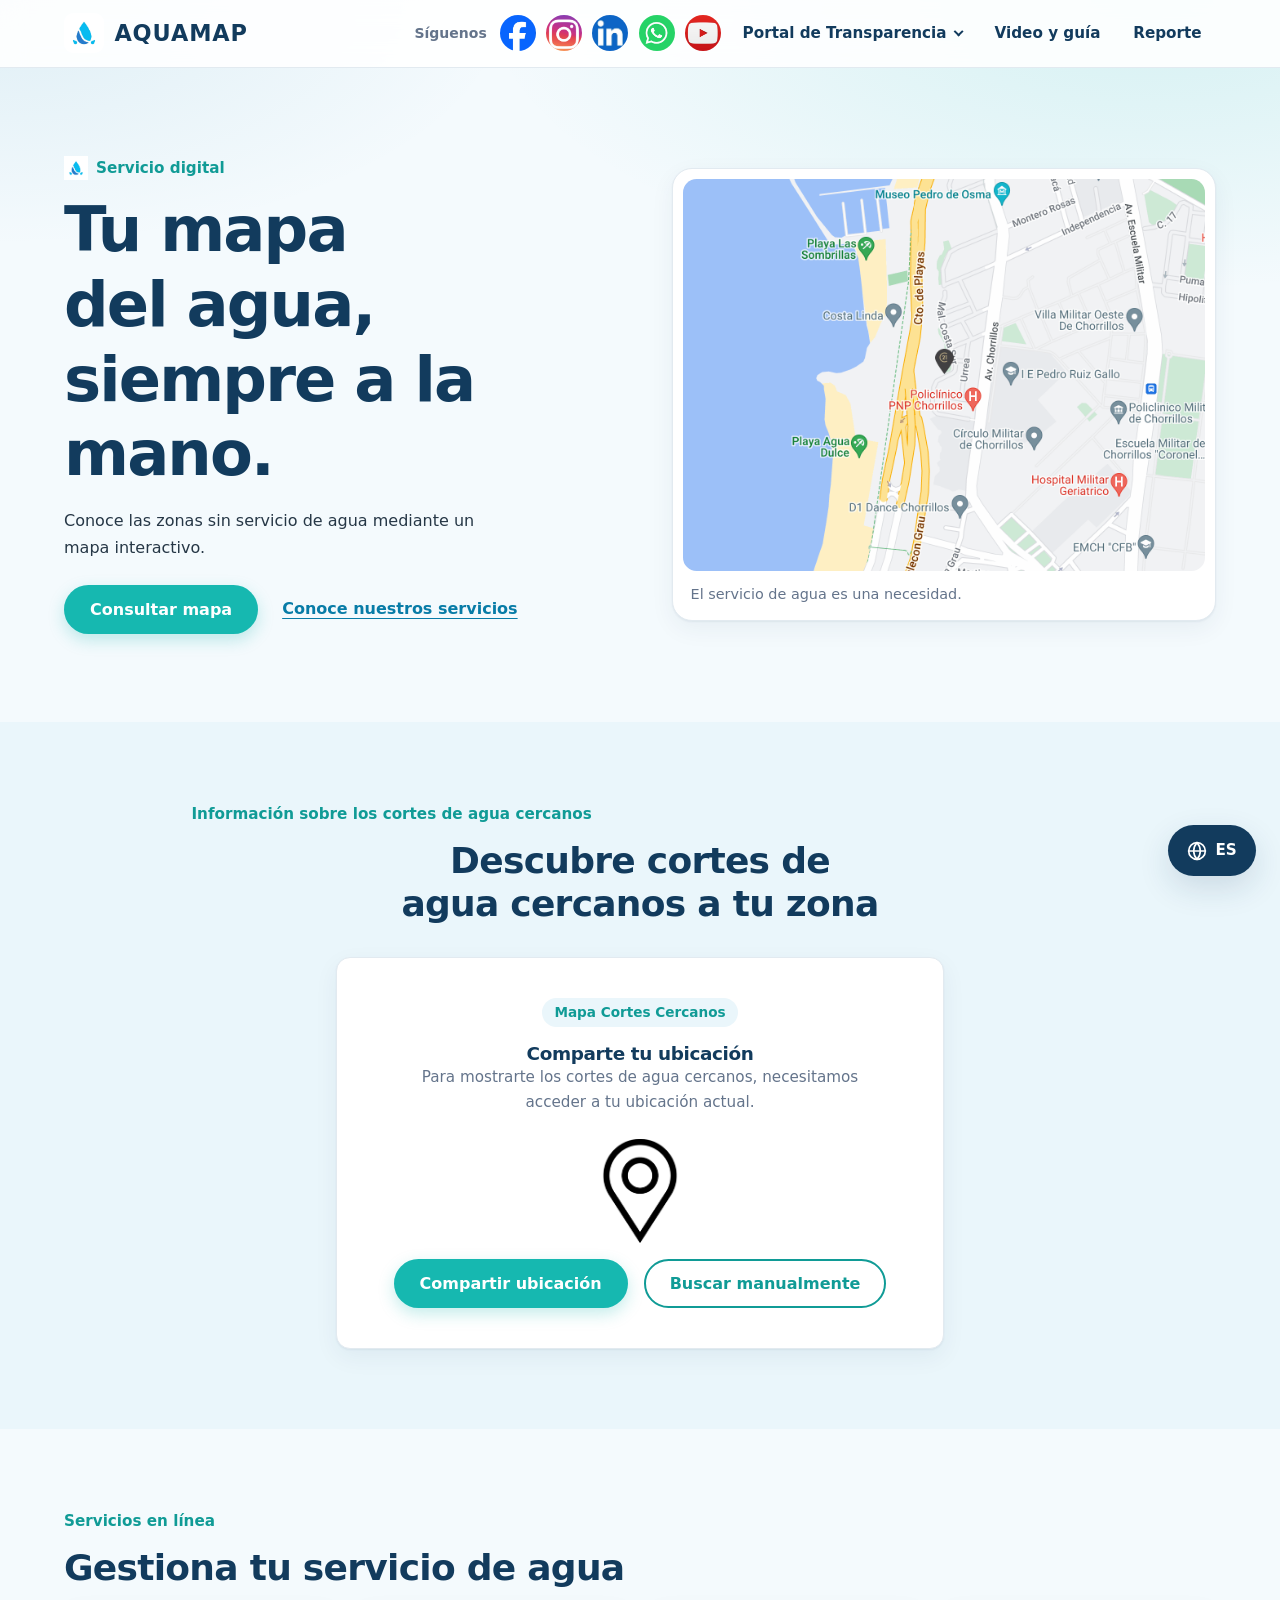
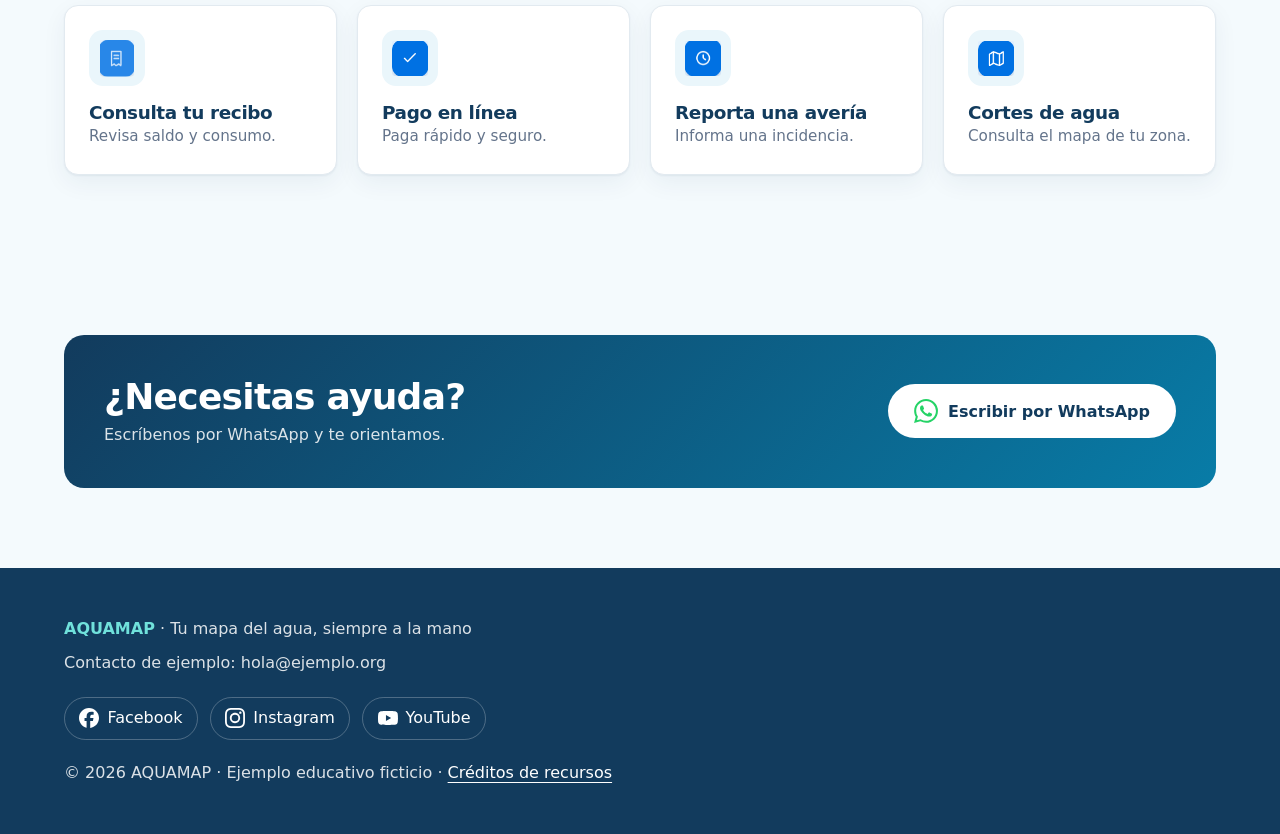
==== index.html @ 6d33440e "Add files via upload" ====
<!DOCTYPE html>
<html lang="es">
<head>
  <meta charset="UTF-8">
  <meta name="viewport" content="width=device-width, initial-scale=1.0">
  <meta name="description" content="AQUAMAP: consulta en un mapa interactivo las zonas sin servicio de agua cerca de ti.">
  <title>Inicio | AQUAMAP</title>
  <link rel="stylesheet" href="css/estilos.css">
  <link rel="stylesheet" href="css/lenguaje.css">
  <link rel="icon" type="image/svg+xml" href="iconos/file.svg">
</head>
<body>

<a class="saltar" href="#contenido">Saltar al contenido</a>

<header class="cabecera">
  <div class="contenedor barra">
    <a class="marca" href="index.html"><img src="iconos/Logo.jpg" alt="" width="42" height="42">AQUAMAP</a>

    <nav aria-label="Navegación principal">
      <ul class="menu">
        <li><p data-i18n="nav_follow">Síguenos</p></li>
        <li><a href="https://www.facebook.com/" target="_blank" rel="noopener noreferrer" aria-label="Facebook"><img src="iconos/facebook.jpg" alt="" width="35" height="35"></a></li>
        <li><a href="https://www.instagram.com/" target="_blank" rel="noopener noreferrer" aria-label="Instagram"><img src="iconos/instagram.jpg" alt="" width="35" height="35"></a></li>
        <li><a href="https://pe.linkedin.com/" target="_blank" rel="noopener noreferrer" aria-label="LinkedIn"><img src="iconos/linkedin.jpg" alt="" width="35" height="35"></a></li>
        <li><a href="https://www.whatsapp.com/" target="_blank" rel="noopener noreferrer" aria-label="WhatsApp"><img src="iconos/whatsapp.jpg" alt="" width="35" height="35"></a></li>
        <li><a href="https://www.youtube.com/" target="_blank" rel="noopener noreferrer" aria-label="YouTube"><img src="iconos/youtube.jpg" alt="" width="35" height="35"></a></li>

        <li>
          <details class="desplegable">
            <summary data-i18n="nav_portal">Portal de Transparencia</summary>
            <ul class="submenu">
              <li><a href="index.html#servicios" data-i18n="nav_servicios">Servicios</a></li>
              <li><a href="index.html#orientador" data-i18n="nav_ver_mapa">Ver Mapa</a></li>
              <li><a href="index.html#contacto" data-i18n="nav_ver_wa">Ver WhatsApp</a></li>
            </ul>
          </details>
        </li>

        <li><a href="recursos.html" data-i18n="nav_video">Video y guía</a></li>
        <li><a href="Reporte.html">Reporte</a></li>
      </ul>
    </nav>
  </div>
</header>

<main id="contenido">

  <!-- Inicio -->
  <section id="inicio" class="hero contenedor dos-columnas" aria-labelledby="titulo">
    <div>
      <p class="etiqueta"><img src="imagenes/Logo.jpg" alt="" width="25" height="25"><span data-i18n="hero_tag">Servicio digital</span></p>
      <h1 id="titulo" data-i18n="hero_title">Tu mapa del agua,<br>siempre a la mano.</h1>
      <p data-i18n="hero_desc">Conoce las zonas sin servicio de agua mediante un mapa interactivo.</p>
      <div class="acciones">
        <a class="boton" href="#orientador" data-i18n="btn_mapa">Consultar mapa</a>
        <a class="enlace" href="recursos.html" data-i18n="btn_servicios">Conoce nuestros servicios</a>
      </div>
    </div>
    <figure class="postal">
      <img class="foto" src="imagenes/mapa.jpg" alt="Mapa de las zonas sin servicio de agua" width="1000" height="700">
      <figcaption data-i18n="hero_fig">El servicio de agua es una necesidad.</figcaption>
    </figure>
  </section>

  <!-- Cortes cercanos -->
  <section id="orientador" class="seccion fondo" aria-labelledby="titulo-cortes">
    <div class="contenedor ubicacion">
      <p class="etiqueta" data-i18n="cortes_tag">Información sobre los cortes de agua cercanos</p>
      <h2 id="titulo-cortes" data-i18n="cortes_title">Descubre cortes de agua cercanos a tu zona</h2>

      <article class="tarjeta tarjeta-ubicacion">
        <span class="numero" data-i18n="cortes_badge"> Mapa Cortes Cercanos </span>
        <h3 data-i18n="ubicacion_title">Comparte tu ubicación</h3>
        <p data-i18n="ubicacion_desc">Para mostrarte los cortes de agua cercanos, necesitamos acceder a tu ubicación actual.</p>
        <img id="ubicacion-logo" src="imagenes/LogoUbicacion.png" alt="">
        <div class="botones-ubicacion">
          <button class="boton" type="button" data-i18n="btn_ubicacion">Compartir ubicación</button>
          <a class="boton boton--contorno" href="mapa.html" data-i18n="btn_manual">Buscar manualmente</a>
        </div>
      </article>
    </div>
  </section>

  <!-- Servicios -->
  <section id="servicios" class="seccion contenedor" aria-labelledby="titulo-servicios">
    <p class="etiqueta" data-i18n="serv_tag">Servicios en línea</p>
    <h2 id="titulo-servicios" data-i18n="serv_title">Gestiona tu servicio de agua</h2>

    <div class="tarjetas">
      <article class="tarjeta">
        <img class="icono" src="iconos/cosulta_tu_recibo.png" alt="" width="64" height="64">
        <h3 data-i18n="card_1_title">Consulta tu recibo</h3>
        <p data-i18n="card_1_desc">Revisa saldo y consumo.</p>
      </article>
      <article class="tarjeta">
        <img class="icono" src="iconos/pago_en_linea.png" alt="" width="64" height="64">
        <h3 data-i18n="card_2_title">Pago en línea</h3>
        <p data-i18n="card_2_desc">Paga rápido y seguro.</p>
      </article>
      <article class="tarjeta">
        <img class="icono" src="iconos/reporta_tu_averia.png" alt="" width="64" height="64">
        <h3 data-i18n="card_3_title">Reporta una avería</h3>
        <p data-i18n="card_3_desc">Informa una incidencia.</p>
      </article>
      <article class="tarjeta">
        <img class="icono" src="iconos/cortes_de_agua.png" alt="" width="64" height="64">
        <h3 data-i18n="card_4_title">Cortes de agua</h3>
        <p data-i18n="card_4_desc">Consulta el mapa de tu zona.</p>
      </article>
    </div>
  </section>

  <section id="contacto" class="seccion contenedor" aria-labelledby="titulo-contacto">
    <div class="banda">
      <div>
        <h2 id="titulo-contacto" data-i18n="contacto_title">¿Necesitas ayuda?</h2>
        <p data-i18n="contacto_desc">Escríbenos por WhatsApp y te orientamos.</p>
      </div>
      <a class="boton boton--whatsapp" href="https://www.whatsapp.com/" target="_blank" rel="noopener noreferrer">
        <svg class="icono-wa" viewBox="0 0 24 24" aria-hidden="true" focusable="false"><path fill="currentColor" d="M17.472 14.382c-.297-.149-1.758-.867-2.03-.967-.273-.099-.471-.148-.67.15-.197.297-.767.966-.94 1.164-.173.199-.347.223-.644.075-.297-.15-1.255-.463-2.39-1.475-.883-.788-1.48-1.761-1.653-2.059-.173-.297-.018-.458.13-.606.134-.133.298-.347.446-.52.149-.174.198-.298.298-.497.099-.198.05-.371-.025-.52-.075-.149-.669-1.612-.916-2.207-.242-.579-.487-.5-.669-.51-.173-.008-.371-.01-.57-.01-.198 0-.52.074-.792.372-.272.297-1.04 1.016-1.04 2.479 0 1.462 1.065 2.875 1.213 3.074.149.198 2.096 3.2 5.077 4.487.709.306 1.262.489 1.694.625.712.227 1.36.195 1.871.118.571-.085 1.758-.719 2.006-1.413.248-.694.248-1.289.173-1.413-.074-.124-.272-.198-.57-.347m-5.421 7.403h-.004a9.87 9.87 0 01-5.031-1.378l-.361-.214-3.741.982.998-3.648-.235-.374a9.86 9.86 0 01-1.51-5.26c.001-5.45 4.436-9.884 9.888-9.884 2.64 0 5.122 1.03 6.988 2.898a9.825 9.825 0 012.893 6.994c-.003 5.45-4.437 9.884-9.885 9.884m8.413-18.297A11.815 11.815 0 0012.05 0C5.495 0 .16 5.335.157 11.892c0 2.096.547 4.142 1.588 5.945L.057 24l6.305-1.654a11.882 11.882 0 005.683 1.448h.005c6.554 0 11.89-5.335 11.893-11.893a11.821 11.821 0 00-3.48-8.413z"/></svg>
        <span data-i18n="btn_contacto">Escribir por WhatsApp</span>
      </a>
    </div>
  </section>

</main>

<footer class="pie">
  <div class="contenedor">
    <p><strong data-i18n="footer_title">AQUAMAP</strong> · <span data-i18n="footer_desc">Tu mapa del agua, siempre a la mano</span></p>
    <p data-i18n="footer_contact">Contacto de ejemplo: hola@ejemplo.org</p>
    <nav class="redes" aria-label="Redes sociales de referencia">
      <a href="https://www.facebook.com/" target="_blank" rel="noopener noreferrer"><img src="iconos/facebook.svg" alt="" width="24" height="24">Facebook</a>
      <a href="https://www.instagram.com/" target="_blank" rel="noopener noreferrer"><img src="iconos/instagram.svg" alt="" width="24" height="24">Instagram</a>
      <a href="https://www.youtube.com/" target="_blank" rel="noopener noreferrer"><img src="iconos/youtube.svg" alt="" width="24" height="24">YouTube</a>
    </nav>
    <p><span data-i18n="footer_copy">© 2026 AQUAMAP · Ejemplo educativo ficticio · </span><a href="FUENTES.txt" data-i18n="footer_credits">Créditos de recursos</a></p>
  </div>
</footer>

<!-- CONTENEDOR FLOTANTE DEL IDIOMA -->
<div class="flotante-idiomas">
  <details class="desplegable" id="menu-idiomas">
    <summary>
      <svg width="20" height="20" viewBox="0 0 24 24" fill="none" stroke="currentColor" stroke-width="2" stroke-linecap="round" stroke-linejoin="round">
        <circle cx="12" cy="12" r="10"></circle>
        <path d="M12 2a15.3 15.3 0 0 1 4 10 15.3 15.3 0 0 1-4 10 15.3 15.3 0 0 1-4-10 15.3 15.3 0 0 1 4-10z"></path>
        <path d="M2 12h20"></path>
      </svg>
      <span id="texto-idioma-actual">ES</span>
    </summary>
    <ul class="submenu">
      <li><a onclick="cambiarIdioma('es', 'ES')">Español</a></li>
      <li><a onclick="cambiarIdioma('qu', 'QUE')">Quechua</a></li>
      <li><a onclick="cambiarIdioma('ay', 'AYM')">Aymara</a></li>
    </ul>
  </details>
</div>

<!-- Lógica de idiomas importada desde el archivo externo -->
<script src="jslenguajes.js"></script>

</body>
</html>
---- css/estilos.css ----
/* =========================================================
   AQUAMAP · estilos.css
   1 Variables · 2 Base · 3 Layout · 4 Cabecera · 5 Componentes
   6 Secciones del inicio · 7 Otras páginas · 8 Pie
   9 Accesibilidad · 10 Responsive
========================================================= */

/* ---------- 1. VARIABLES ---------- */
:root {
  color-scheme: light;

  /* Paleta original: azul celeste y turquesa */
  --azul-oscuro: #123B5D;
  --azul: #087CA7;
  --azul-claro: #EAF6FB;
  --turquesa: #16B8B0;
  --turquesa-hover: #109B96;
  --blanco: #FFFFFF;
  --gris: #64748B;
  --borde: #E2EAF0;
  --texto: #263746;
  --fondo: #F4FAFD;

  --radio: 0.875rem;
  --radio-lg: 1.25rem;
  --sombra: 0 1px 2px rgb(18 59 93 / 0.06), 0 8px 24px rgb(18 59 93 / 0.06);
  --sombra-hover: 0 12px 32px rgb(18 59 93 / 0.14);
  --transicion: 0.2s ease;
  --ancho: 72rem;
}

/* ---------- 2. BASE ---------- */
*,
*::before,
*::after { box-sizing: border-box; }

:where(body, h1, h2, h3, h4, p, figure, blockquote, ul, ol, fieldset, legend) { margin: 0; }
:where(ul, ol, fieldset) { padding: 0; }
:where(fieldset) { border: 0; min-width: 0; }

html {
  scroll-behavior: smooth;
  -webkit-text-size-adjust: 100%;
}

body {
  min-height: 100dvh;
  font-family: system-ui, -apple-system, "Segoe UI", Roboto, Arial, sans-serif;
  line-height: 1.65;
  color: var(--texto);
  background:
    radial-gradient(60rem 26rem at 90% 0, rgb(22 184 176 / 0.14), transparent 70%),
    radial-gradient(46rem 22rem at 0 0, rgb(8 124 167 / 0.09), transparent 70%),
    var(--fondo);
  background-repeat: no-repeat;
  -webkit-font-smoothing: antialiased;
}

h1, h2, h3, h4 {
  color: var(--azul-oscuro);
  line-height: 1.2;
  letter-spacing: -0.02em;
  text-wrap: balance;
}

h1 { font-size: clamp(2.1rem, 1.3rem + 3.2vw, 3.5rem); font-weight: 800; margin-bottom: 1rem; }
h2 { font-size: clamp(1.6rem, 1.2rem + 1.6vw, 2.25rem); font-weight: 750; margin-bottom: 1rem; }
h3 { font-size: 1.15rem; font-weight: 700; }

p { margin-bottom: 1rem; max-width: 62ch; text-wrap: pretty; }
p:last-child { margin-bottom: 0; }

a { color: var(--azul); text-underline-offset: 0.25em; }

img { display: block; max-width: 100%; height: auto; }

button, input, select, textarea { font: inherit; }

::selection { background: rgb(22 184 176 / 0.25); }

section[id] { scroll-margin-top: 5rem; }

/* ---------- 3. LAYOUT ---------- */
.contenedor {
  width: min(100% - 2rem, var(--ancho));
  margin-inline: auto;
}

.seccion { padding-block: clamp(3rem, 7vw, 5rem); }
.fondo { background: var(--azul-claro); }

/* Dos columnas que se apilan solas cuando no caben (sin media query) */
.dos-columnas {
  display: grid;
  grid-template-columns: repeat(auto-fit, minmax(min(100%, 20rem), 1fr));
  gap: clamp(1.75rem, 5vw, 4rem);
  align-items: center;
}

.hero { padding-block: clamp(2.5rem, 7vw, 5.5rem); }
.hero h1 { font-size: clamp(2.3rem, 1.1rem + 4.4vw, 3.9rem); letter-spacing: -0.03em; }

.foto {
  width: 100%;
  aspect-ratio: 4 / 3;
  object-fit: cover;
  border-radius: var(--radio-lg);
  box-shadow: var(--sombra);
}

figure { margin: 0; }
figcaption { padding-top: 0.6rem; color: var(--gris); font-size: 0.9rem; }

.postal {
  padding: 0.6rem;
  background: var(--blanco);
  border: 1px solid var(--borde);
  border-radius: var(--radio-lg);
  box-shadow: var(--sombra);
}
.postal .foto { border-radius: calc(var(--radio-lg) - 0.4rem); box-shadow: none; }
.postal figcaption { padding: 0.75rem 0.5rem 0.25rem; }

/* ---------- 4. CABECERA Y NAVEGACIÓN ---------- */
.cabecera {
  position: sticky;
  top: 0;
  z-index: 100;
  background: rgb(255 255 255 / 0.88);
  -webkit-backdrop-filter: blur(12px);
  backdrop-filter: blur(12px);
  border-bottom: 1px solid var(--borde);
}

.barra {
  display: flex;
  flex-wrap: wrap;
  align-items: center;
  justify-content: space-between;
  gap: 0.5rem 1.5rem;
  padding-block: 0.75rem;
}

.marca {
  display: inline-flex;
  align-items: center;
  gap: 0.65rem;
  color: var(--azul-oscuro);
  font-size: 1.4rem;
  font-weight: 800;
  letter-spacing: 0.04em;
  text-decoration: none;
}
.marca img { width: 2.5rem; height: 2.5rem; object-fit: contain; border-radius: 0.6rem; }

.menu {
  display: flex;
  flex-wrap: wrap;
  align-items: center;
  gap: 0.25rem;
  list-style: none;
}

.menu li > p { margin: 0 0.35rem 0 0; font-size: 0.875rem; font-weight: 600; color: var(--gris); }

.menu a,
.menu summary {
  display: flex;
  align-items: center;
  gap: 0.5rem;
  padding: 0.55rem 0.9rem;
  color: var(--azul-oscuro);
  font-size: 0.95rem;
  font-weight: 600;
  text-decoration: none;
  border-radius: 999px;
  cursor: pointer;
  transition: background var(--transicion), color var(--transicion);
}
.menu a:hover,
.menu summary:hover,
.desplegable[open] > summary { background: var(--azul-claro); color: var(--azul); }

/* Iconos de redes: circulares, sin relleno extra */
.menu a:has(> img) { padding: 0.2rem; }
.menu a:has(> img) img { width: 2.25rem; height: 2.25rem; object-fit: cover; border-radius: 50%; }

/* Submenú con <details>: funciona sin JavaScript */
.desplegable { position: relative; }
.menu summary { list-style: none; user-select: none; }
.menu summary::-webkit-details-marker { display: none; }
.menu summary::after {
  content: "";
  width: 0.45rem;
  height: 0.45rem;
  border-right: 2px solid currentColor;
  border-bottom: 2px solid currentColor;
  transform: translateY(-0.12rem) rotate(45deg);
  transition: transform var(--transicion);
}
.desplegable[open] > summary::after { transform: translateY(0.1rem) rotate(-135deg); }

.submenu {
  display: none;
  position: absolute;
  top: calc(100% + 0.5rem);
  right: 0;
  z-index: 110;
  min-width: 14rem;
  padding: 0.4rem;
  list-style: none;
  background: var(--blanco);
  border: 1px solid var(--borde);
  border-radius: var(--radio);
  box-shadow: var(--sombra-hover);
}
.desplegable[open] .submenu { display: block; animation: aparecer 0.18s ease-out; }
.submenu a { border-radius: 0.6rem; }

@keyframes aparecer {
  from { opacity: 0; transform: translateY(-0.35rem); }
}

/* ---------- 5. COMPONENTES ---------- */
.etiqueta {
  display: flex;
  align-items: center;
  gap: 0.5rem;
  margin-bottom: 0.75rem;
  color: var(--turquesa-hover);
  font-size: 0.95rem;
  font-weight: 700;
}
.etiqueta img { width: 1.5rem; height: 1.5rem; object-fit: contain; }

.nota { color: var(--gris); font-size: 0.9rem; }

/* Botones */
.boton {
  display: inline-flex;
  align-items: center;
  justify-content: center;
  padding: 0.8rem 1.5rem;
  border: 2px solid transparent;
  border-radius: 999px;
  background: var(--turquesa);
  color: var(--blanco);
  font-weight: 700;
  line-height: 1.2;
  text-decoration: none;
  cursor: pointer;
  box-shadow: 0 6px 16px rgb(22 184 176 / 0.25);
  transition: background var(--transicion), color var(--transicion), transform var(--transicion);
}
.boton:hover { background: var(--turquesa-hover); color: var(--blanco); }
.boton:active { transform: translateY(1px); }

.boton--contorno {
  background: transparent;
  color: var(--turquesa-hover);
  border-color: currentColor;
  box-shadow: none;
}
.boton--contorno:hover { background: var(--azul-claro); color: var(--turquesa-hover); }

.enlace { font-weight: 600; }

.acciones {
  display: flex;
  flex-wrap: wrap;
  align-items: center;
  gap: 0.75rem 1.5rem;
  margin-top: 1.5rem;
}

/* Tarjetas: se reparten solas según el ancho disponible */
.tarjetas {
  display: grid;
  grid-template-columns: repeat(auto-fit, minmax(min(100%, 15rem), 1fr));
  gap: 1.25rem;
}

.tarjeta {
  padding: 1.5rem;
  background: var(--blanco);
  border: 1px solid var(--borde);
  border-radius: var(--radio);
  box-shadow: var(--sombra);
  transition: border-color var(--transicion), box-shadow var(--transicion);
}
.tarjeta:hover { border-color: rgb(22 184 176 / 0.6); box-shadow: var(--sombra-hover); }
.tarjeta p { color: var(--gris); font-size: 0.95rem; }

.icono {
  width: 3.5rem;
  height: 3.5rem;
  margin-bottom: 1rem;
  padding: 0.6rem;
  object-fit: contain;
  background: var(--azul-claro);
  border-radius: var(--radio);
}

.numero {
  display: inline-block;
  margin-bottom: 1rem;
  padding: 0.2rem 0.75rem;
  background: var(--azul-claro);
  color: var(--turquesa-hover);
  font-size: 0.85rem;
  font-weight: 700;
  border-radius: 999px;
}

/* Banda de contacto */
.banda {
  display: flex;
  flex-wrap: wrap;
  align-items: center;
  justify-content: space-between;
  gap: 1.5rem;
  padding: clamp(1.5rem, 4vw, 2.5rem);
  background: linear-gradient(135deg, var(--azul-oscuro), var(--azul));
  border-radius: var(--radio-lg);
  color: var(--blanco);
}
.banda h2 { margin-bottom: 0.25rem; color: var(--blanco); }
.banda p { margin: 0; color: rgb(255 255 255 / 0.85); }
.banda .boton { background: var(--blanco); color: var(--azul-oscuro); box-shadow: none; }
.banda .boton:hover { background: var(--azul-claro); }

/* Botón de WhatsApp: icono verde de la marca junto al texto */
.boton--whatsapp {
  gap: 0.6rem;
  transition: background var(--transicion), color var(--transicion),
              box-shadow var(--transicion), transform var(--transicion);
}
.icono-wa {
  flex-shrink: 0;
  width: 1.5rem;
  height: 1.5rem;
  color: #25D366;
  transition: color var(--transicion);
}

/* Hover y foco con teclado: el botón se vuelve verde y el icono se oscurece para no perderse */
.banda .boton--whatsapp:hover,
.banda .boton--whatsapp:focus-visible {
  background: #25D366;
}
.boton--whatsapp:hover .icono-wa,
.boton--whatsapp:focus-visible .icono-wa { color: var(--azul-oscuro); }

/* ---------- 6. SECCIÓN: CORTES CERCANOS (inicio) ---------- */
.ubicacion { text-align: center; }
.ubicacion .etiqueta { justify-content: center; }
.ubicacion h2 { max-width: 24ch; margin-inline: auto; }

.tarjeta-ubicacion {
  display: flex;
  flex-direction: column;
  align-items: center;
  max-width: 38rem;
  margin: 2rem auto 0;
  padding: clamp(1.5rem, 4vw, 2.5rem);
}
.tarjeta-ubicacion p { max-width: 30rem; margin-bottom: 1.5rem; }

#ubicacion-logo {
  width: clamp(4.5rem, 14vw, 6.5rem);
  height: auto;               /* conserva la proporción real de la imagen */
  margin-bottom: 1rem;
  object-fit: contain;
}

.botones-ubicacion {
  display: flex;
  flex-wrap: wrap;
  align-items: center;
  justify-content: center;
  gap: 0.75rem 1rem;
}

/* ---------- 7. OTRAS PÁGINAS (recursos, mapa, confirmación) ---------- */
.galeria {
  display: grid;
  grid-template-columns: repeat(auto-fit, minmax(min(100%, 18rem), 1fr));
  gap: 1.5rem;
}
.galeria img { width: 100%; aspect-ratio: 3 / 2; object-fit: cover; border-radius: var(--radio); }

blockquote {
  max-width: 48rem;
  padding-left: 1.25rem;
  border-left: 4px solid var(--turquesa);
  color: var(--azul-oscuro);
  font-size: 1.25rem;
  font-style: italic;
}

.video {
  display: block;
  width: 100%;
  aspect-ratio: 16 / 9;
  border: 0;
  border-radius: var(--radio);
  box-shadow: var(--sombra-hover);
}
.dos-columnas .video { margin-bottom: 1rem; }

/* Orientador (selector con radios y paneles, solo CSS) */
.orientador {
  padding: 1.5rem;
  background: var(--blanco);
  border: 1px solid var(--borde);
  border-radius: var(--radio);
}
legend { padding: 0 0.5rem; color: var(--azul-oscuro); font-weight: 700; }

.orientador > label {
  display: inline-block;
  margin: 0.4rem 0.75rem 0.4rem 0;
  padding: 0.5rem 0.9rem;
  border-radius: 999px;
  cursor: pointer;
  transition: background var(--transicion), color var(--transicion);
}
.orientador > input:checked + label { background: var(--azul); color: var(--blanco); }

.resultados {
  margin-top: 1rem;
  padding: 1.5rem;
  background: var(--blanco);
  border-radius: var(--radio);
  box-shadow: var(--sombra);
}
.respuesta { display: none; }
#mochila:checked ~ .resultados .mochila,
#libreta:checked ~ .resultados .libreta,
#abrigo:checked ~ .resultados .abrigo { display: block; }

/* Formularios */
.formulario {
  display: grid;
  gap: 0.8rem;
  padding: 1.75rem;
  background: var(--blanco);
  border: 1px solid var(--borde);
  border-radius: var(--radio);
  box-shadow: var(--sombra);
}
.formulario > label { color: var(--azul-oscuro); font-weight: 700; }

input[type="text"],
input[type="email"],
select,
textarea {
  width: 100%;
  min-width: 0;
  padding: 0.8rem 0.9rem;
  background: var(--blanco);
  border: 1px solid #c5d2de;
  border-radius: 0.6rem;
  color: var(--texto);
  transition: border-color var(--transicion), box-shadow var(--transicion);
}
input[type="text"]:focus,
input[type="email"]:focus,
select:focus,
textarea:focus { border-color: var(--turquesa); box-shadow: 0 0 0 3px rgb(22 184 176 / 0.2); outline: none; }

input[type="radio"],
input[type="checkbox"] { accent-color: var(--turquesa); }
textarea { resize: vertical; }

/* Cortes de agua (mapa.html) */
.cortes-cercanos {
  display: grid;
  grid-template-columns: minmax(0, 0.9fr) minmax(0, 1.1fr);
  gap: clamp(1.5rem, 4vw, 3rem);
  align-items: center;
  width: min(100% - 2rem, 78rem);
  margin: 3rem auto;
}
.cortes-cercanos > section:first-child { display: grid; gap: 1rem; text-align: left; }
.cortes-cercanos > section:first-child > h3 { color: var(--turquesa-hover); font-size: 1rem; }
.cortes-cercanos > section:first-child > h1 { margin-bottom: 0; }
.cortes-cercanos > section:first-child > h4 { color: var(--gris); font-size: 0.95rem; font-weight: 500; }

.cortes-cercanos > section:nth-child(2) img {
  width: 100%;
  aspect-ratio: 4 / 3;
  object-fit: cover;
  border: 4px solid var(--blanco);
  border-radius: var(--radio-lg);
  box-shadow: var(--sombra-hover);
}

.tarjeta-corte {
  display: flex;
  align-items: center;
  gap: 1.1rem;
  padding: 1.2rem;
  background: var(--blanco);
  border: 1px solid var(--borde);
  border-left: 4px solid var(--turquesa);
  border-radius: var(--radio);
  box-shadow: var(--sombra);
}
.tarjeta-corte img { flex-shrink: 0; width: 3rem; height: 3rem; object-fit: contain; }
.tarjeta-info { display: flex; flex-direction: column; gap: 0.2rem; min-width: 0; }
.tarjeta-info h3 { font-size: 1.05rem; }
.tarjeta-info p { margin: 0; color: var(--gris); font-size: 0.9rem; }
.tarjeta-info b { color: var(--azul); }

.confirmacion {
  max-width: 48rem;
  margin: 0 auto;
  padding: clamp(1.25rem, 4vw, 2rem);
  background: var(--blanco);
  border-radius: var(--radio-lg);
  box-shadow: var(--sombra);
}
.confirmacion h1 { margin-bottom: 1.2rem; }

/* ---------- 8. PIE DE PÁGINA ---------- */
.pie {
  padding-block: clamp(2rem, 5vw, 3rem);
  background: var(--azul-oscuro);
  color: rgb(255 255 255 / 0.85);
}
.pie .contenedor { display: grid; gap: 0.5rem; }
.pie p { margin: 0; }
.pie strong { color: #70e1db; }
.pie a { color: var(--blanco); }

.redes { display: flex; flex-wrap: wrap; gap: 0.75rem; margin-block: 0.75rem; }
.redes a {
  display: inline-flex;
  align-items: center;
  gap: 0.5rem;
  padding: 0.45rem 0.9rem;
  border: 1px solid rgb(255 255 255 / 0.25);
  border-radius: 999px;
  text-decoration: none;
  transition: background var(--transicion);
}
.redes a:hover { background: rgb(255 255 255 / 0.12); }
.redes img { width: 1.25rem; height: 1.25rem; filter: invert(1); }

/* ---------- 9. ACCESIBILIDAD ---------- */
:focus-visible { outline: 3px solid var(--turquesa); outline-offset: 3px; }
.pie :focus-visible { outline-color: #70e1db; }

.saltar { position: absolute; left: -9999px; }
.saltar:focus {
  left: 1rem;
  top: 1rem;
  z-index: 200;
  padding: 0.75rem 1rem;
  background: var(--blanco);
  color: var(--azul-oscuro);
  border-radius: 0.6rem;
}

@media (hover: hover) {
  .boton:hover { transform: translateY(-1px); }
}

@media (prefers-reduced-motion: reduce) {
  html { scroll-behavior: auto; }
  *, *::before, *::after {
    animation-duration: 0.01ms !important;
    transition-duration: 0.01ms !important;
  }
}

/* ---------- 10. RESPONSIVE ---------- */
@media (max-width: 48rem) {
  /* En celular el encabezado deja de ser fijo para no tapar la pantalla */
  .cabecera { position: relative; }
  .barra { justify-content: center; }
  .menu { justify-content: center; }
  section[id] { scroll-margin-top: 1rem; }

  /* El submenú ocupa el ancho del encabezado: nunca se sale de la pantalla */
  .desplegable { position: static; }
  .submenu { inset-inline: 0; top: 100%; min-width: 0; margin: 0.5rem 1rem 0; }

  .cortes-cercanos { grid-template-columns: 1fr; margin-block: 2rem; }
  .formulario, .orientador, .resultados { padding: 1rem; }
}

@media (max-width: 30rem) {
  .acciones .boton,
  .botones-ubicacion .boton { width: 100%; }
  .banda .boton { width: 100%; }
}
---- css/lenguaje.css ----
/* Estilos para el botón de idiomas flotante */
    .flotante-idiomas {
      position: fixed;
      bottom: 1.5rem;
      right: 1.5rem;
      z-index: 1000;
    }
    .flotante-idiomas summary {
      display: flex;
      align-items: center;
      gap: 0.5rem;
      padding: 0.8rem 1.2rem;
      background: var(--azul-oscuro);
      color: var(--blanco);
      font-size: 0.95rem;
      font-weight: 700;
      border-radius: 999px;
      box-shadow: var(--sombra-hover);
      cursor: pointer;
      list-style: none;
      transition: background var(--transicion), transform var(--transicion);
    }
    .flotante-idiomas summary:hover,
    .flotante-idiomas .desplegable[open] > summary {
      background: var(--azul);
      transform: translateY(-2px);
    }
    .flotante-idiomas summary::-webkit-details-marker {
      display: none;
    }
    
    /* Aislar el menú flotante de los estilos móviles globales */
    .flotante-idiomas .desplegable {
      position: relative !important;
    }
    .flotante-idiomas .submenu {
      position: absolute !important;
      top: auto !important;
      bottom: calc(100% + 0.5rem) !important;
      right: 0 !important;
      left: auto !important;
      min-width: 10rem !important;
      margin: 0 !important;
    }

    @keyframes aparecerArriba {
      from { opacity: 0; transform: translateY(0.35rem); }
    }
    .flotante-idiomas .desplegable[open] .submenu {
      animation: aparecerArriba 0.18s ease-out;
    }
    .flotante-idiomas .submenu a {
      display: block;
      padding: 0.55rem 0.9rem;
      color: var(--azul-oscuro);
      font-weight: 600;
      text-decoration: none;
      cursor: pointer;
      transition: background var(--transicion), color var(--transicion);
    }
    .flotante-idiomas .submenu a:hover {
      background: var(--azul-claro);
      color: var(--azul);
    }
    
    @media (max-width: 48rem) {
      .flotante-idiomas {
        bottom: 1rem;
        right: 1rem;
      }
    }
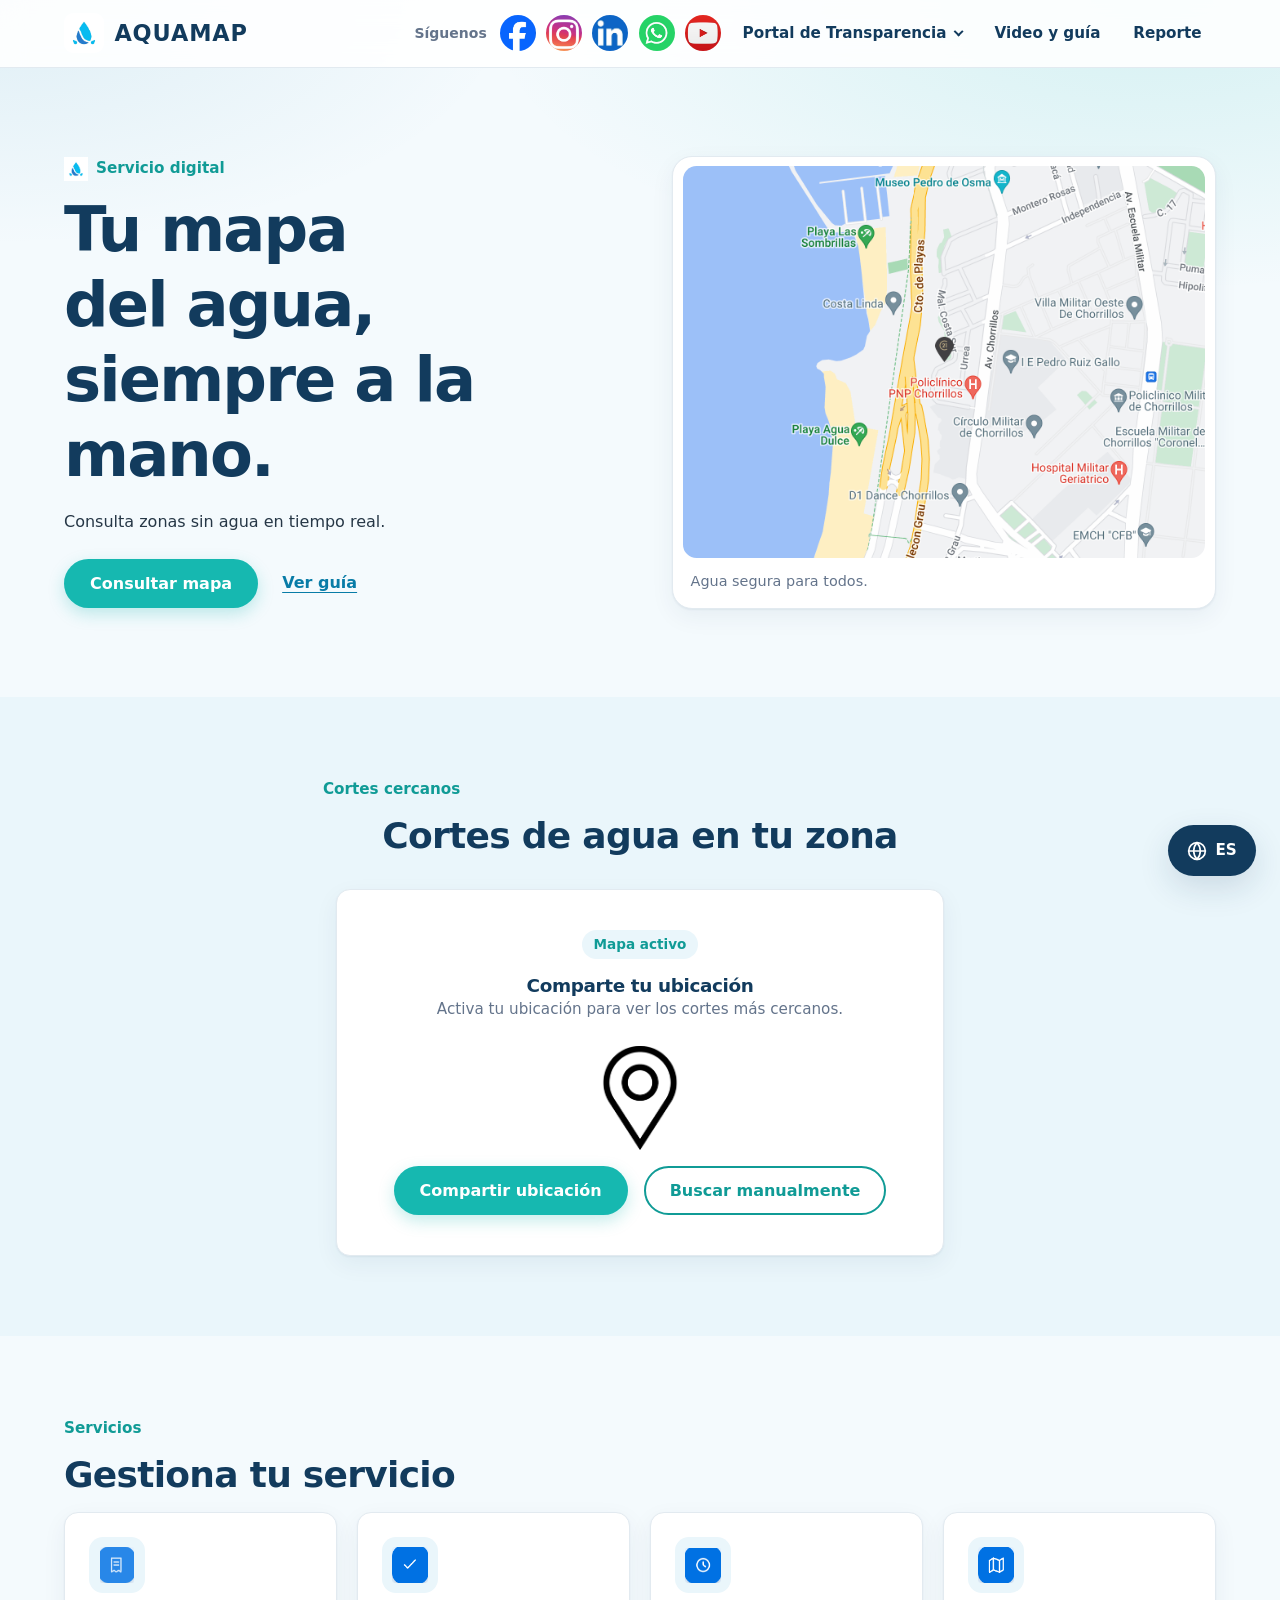
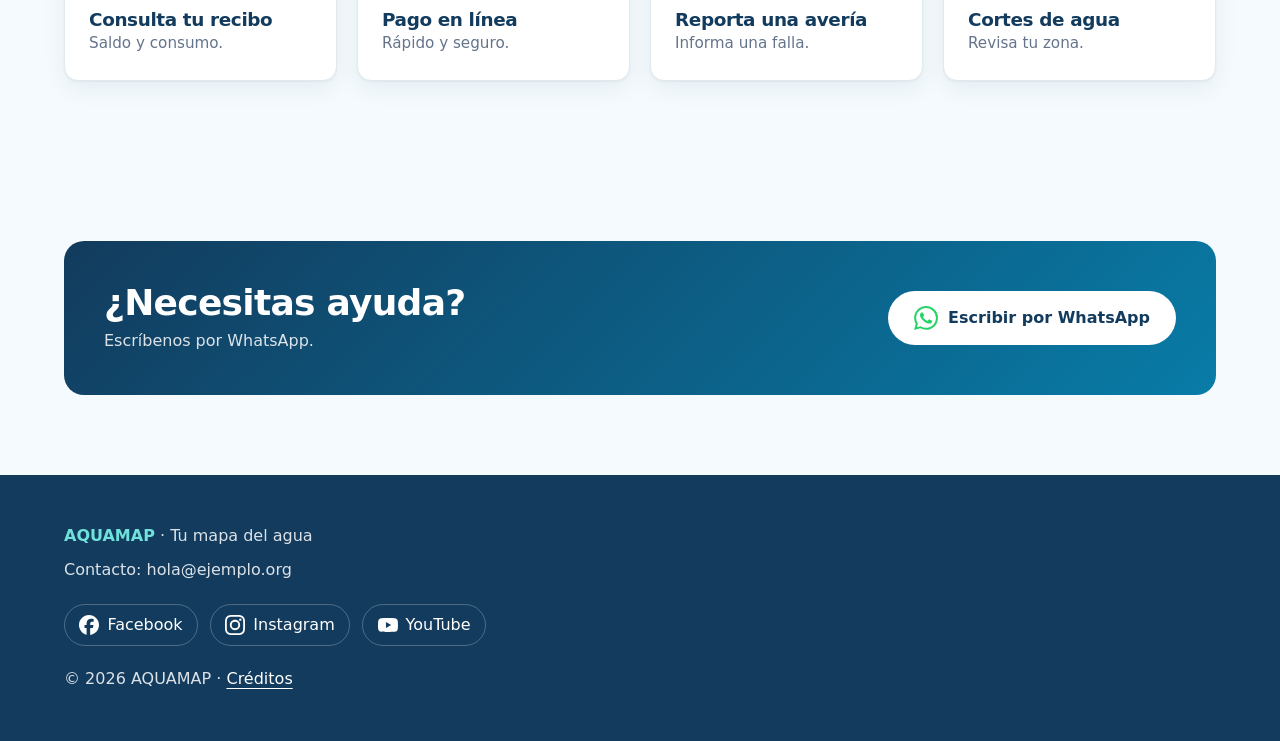
==== commit 6c68dd77: "Add files via upload hjniubu8buy8b8u" ====
--- a/index.html
+++ b/index.html
@@ -3,7 +3,7 @@
 <head>
   <meta charset="UTF-8">
   <meta name="viewport" content="width=device-width, initial-scale=1.0">
-  <meta name="description" content="AQUAMAP: consulta en un mapa interactivo las zonas sin servicio de agua cerca de ti.">
+  <meta name="description" content="AQUAMAP: consulta cortes de agua cerca de ti en un mapa interactivo.">
   <title>Inicio | AQUAMAP</title>
   <link rel="stylesheet" href="css/estilos.css">
   <link rel="stylesheet" href="css/lenguaje.css">
@@ -51,28 +51,28 @@
     <div>
       <p class="etiqueta"><img src="imagenes/Logo.jpg" alt="" width="25" height="25"><span data-i18n="hero_tag">Servicio digital</span></p>
       <h1 id="titulo" data-i18n="hero_title">Tu mapa del agua,<br>siempre a la mano.</h1>
-      <p data-i18n="hero_desc">Conoce las zonas sin servicio de agua mediante un mapa interactivo.</p>
+      <p data-i18n="hero_desc">Consulta zonas sin agua en tiempo real.</p>
       <div class="acciones">
         <a class="boton" href="#orientador" data-i18n="btn_mapa">Consultar mapa</a>
-        <a class="enlace" href="recursos.html" data-i18n="btn_servicios">Conoce nuestros servicios</a>
+        <a class="enlace" href="recursos.html" data-i18n="btn_servicios">Ver guía</a>
       </div>
     </div>
     <figure class="postal">
       <img class="foto" src="imagenes/mapa.jpg" alt="Mapa de las zonas sin servicio de agua" width="1000" height="700">
-      <figcaption data-i18n="hero_fig">El servicio de agua es una necesidad.</figcaption>
+      <figcaption data-i18n="hero_fig">Agua segura para todos.</figcaption>
     </figure>
   </section>
 
   <!-- Cortes cercanos -->
   <section id="orientador" class="seccion fondo" aria-labelledby="titulo-cortes">
     <div class="contenedor ubicacion">
-      <p class="etiqueta" data-i18n="cortes_tag">Información sobre los cortes de agua cercanos</p>
-      <h2 id="titulo-cortes" data-i18n="cortes_title">Descubre cortes de agua cercanos a tu zona</h2>
+      <p class="etiqueta" data-i18n="cortes_tag">Cortes cercanos</p>
+      <h2 id="titulo-cortes" data-i18n="cortes_title">Cortes de agua en tu zona</h2>
 
       <article class="tarjeta tarjeta-ubicacion">
-        <span class="numero" data-i18n="cortes_badge"> Mapa Cortes Cercanos </span>
+        <span class="numero" data-i18n="cortes_badge">Mapa activo</span>
         <h3 data-i18n="ubicacion_title">Comparte tu ubicación</h3>
-        <p data-i18n="ubicacion_desc">Para mostrarte los cortes de agua cercanos, necesitamos acceder a tu ubicación actual.</p>
+        <p data-i18n="ubicacion_desc">Activa tu ubicación para ver los cortes más cercanos.</p>
         <img id="ubicacion-logo" src="imagenes/LogoUbicacion.png" alt="">
         <div class="botones-ubicacion">
           <button class="boton" type="button" data-i18n="btn_ubicacion">Compartir ubicación</button>
@@ -84,29 +84,29 @@
 
   <!-- Servicios -->
   <section id="servicios" class="seccion contenedor" aria-labelledby="titulo-servicios">
-    <p class="etiqueta" data-i18n="serv_tag">Servicios en línea</p>
-    <h2 id="titulo-servicios" data-i18n="serv_title">Gestiona tu servicio de agua</h2>
+    <p class="etiqueta" data-i18n="serv_tag">Servicios</p>
+    <h2 id="titulo-servicios" data-i18n="serv_title">Gestiona tu servicio</h2>
 
     <div class="tarjetas">
       <article class="tarjeta">
         <img class="icono" src="iconos/cosulta_tu_recibo.png" alt="" width="64" height="64">
         <h3 data-i18n="card_1_title">Consulta tu recibo</h3>
-        <p data-i18n="card_1_desc">Revisa saldo y consumo.</p>
+        <p data-i18n="card_1_desc">Saldo y consumo.</p>
       </article>
       <article class="tarjeta">
         <img class="icono" src="iconos/pago_en_linea.png" alt="" width="64" height="64">
         <h3 data-i18n="card_2_title">Pago en línea</h3>
-        <p data-i18n="card_2_desc">Paga rápido y seguro.</p>
+        <p data-i18n="card_2_desc">Rápido y seguro.</p>
       </article>
       <article class="tarjeta">
         <img class="icono" src="iconos/reporta_tu_averia.png" alt="" width="64" height="64">
         <h3 data-i18n="card_3_title">Reporta una avería</h3>
-        <p data-i18n="card_3_desc">Informa una incidencia.</p>
+        <p data-i18n="card_3_desc">Informa una falla.</p>
       </article>
       <article class="tarjeta">
         <img class="icono" src="iconos/cortes_de_agua.png" alt="" width="64" height="64">
         <h3 data-i18n="card_4_title">Cortes de agua</h3>
-        <p data-i18n="card_4_desc">Consulta el mapa de tu zona.</p>
+        <p data-i18n="card_4_desc">Revisa tu zona.</p>
       </article>
     </div>
   </section>
@@ -115,7 +115,7 @@
     <div class="banda">
       <div>
         <h2 id="titulo-contacto" data-i18n="contacto_title">¿Necesitas ayuda?</h2>
-        <p data-i18n="contacto_desc">Escríbenos por WhatsApp y te orientamos.</p>
+        <p data-i18n="contacto_desc">Escríbenos por WhatsApp.</p>
       </div>
       <a class="boton boton--whatsapp" href="https://www.whatsapp.com/" target="_blank" rel="noopener noreferrer">
         <svg class="icono-wa" viewBox="0 0 24 24" aria-hidden="true" focusable="false"><path fill="currentColor" d="M17.472 14.382c-.297-.149-1.758-.867-2.03-.967-.273-.099-.471-.148-.67.15-.197.297-.767.966-.94 1.164-.173.199-.347.223-.644.075-.297-.15-1.255-.463-2.39-1.475-.883-.788-1.48-1.761-1.653-2.059-.173-.297-.018-.458.13-.606.134-.133.298-.347.446-.52.149-.174.198-.298.298-.497.099-.198.05-.371-.025-.52-.075-.149-.669-1.612-.916-2.207-.242-.579-.487-.5-.669-.51-.173-.008-.371-.01-.57-.01-.198 0-.52.074-.792.372-.272.297-1.04 1.016-1.04 2.479 0 1.462 1.065 2.875 1.213 3.074.149.198 2.096 3.2 5.077 4.487.709.306 1.262.489 1.694.625.712.227 1.36.195 1.871.118.571-.085 1.758-.719 2.006-1.413.248-.694.248-1.289.173-1.413-.074-.124-.272-.198-.57-.347m-5.421 7.403h-.004a9.87 9.87 0 01-5.031-1.378l-.361-.214-3.741.982.998-3.648-.235-.374a9.86 9.86 0 01-1.51-5.26c.001-5.45 4.436-9.884 9.888-9.884 2.64 0 5.122 1.03 6.988 2.898a9.825 9.825 0 012.893 6.994c-.003 5.45-4.437 9.884-9.885 9.884m8.413-18.297A11.815 11.815 0 0012.05 0C5.495 0 .16 5.335.157 11.892c0 2.096.547 4.142 1.588 5.945L.057 24l6.305-1.654a11.882 11.882 0 005.683 1.448h.005c6.554 0 11.89-5.335 11.893-11.893a11.821 11.821 0 00-3.48-8.413z"/></svg>
@@ -128,14 +128,14 @@
 
 <footer class="pie">
   <div class="contenedor">
-    <p><strong data-i18n="footer_title">AQUAMAP</strong> · <span data-i18n="footer_desc">Tu mapa del agua, siempre a la mano</span></p>
-    <p data-i18n="footer_contact">Contacto de ejemplo: hola@ejemplo.org</p>
+    <p><strong data-i18n="footer_title">AQUAMAP</strong> · <span data-i18n="footer_desc">Tu mapa del agua</span></p>
+    <p data-i18n="footer_contact">Contacto: hola@ejemplo.org</p>
     <nav class="redes" aria-label="Redes sociales de referencia">
       <a href="https://www.facebook.com/" target="_blank" rel="noopener noreferrer"><img src="iconos/facebook.svg" alt="" width="24" height="24">Facebook</a>
       <a href="https://www.instagram.com/" target="_blank" rel="noopener noreferrer"><img src="iconos/instagram.svg" alt="" width="24" height="24">Instagram</a>
       <a href="https://www.youtube.com/" target="_blank" rel="noopener noreferrer"><img src="iconos/youtube.svg" alt="" width="24" height="24">YouTube</a>
     </nav>
-    <p><span data-i18n="footer_copy">© 2026 AQUAMAP · Ejemplo educativo ficticio · </span><a href="FUENTES.txt" data-i18n="footer_credits">Créditos de recursos</a></p>
+    <p><span data-i18n="footer_copy">© 2026 AQUAMAP · </span><a href="FUENTES.txt" data-i18n="footer_credits">Créditos</a></p>
   </div>
 </footer>
 
@@ -162,4 +162,4 @@
 <script src="jslenguajes.js"></script>
 
 </body>
-</html>+</html>
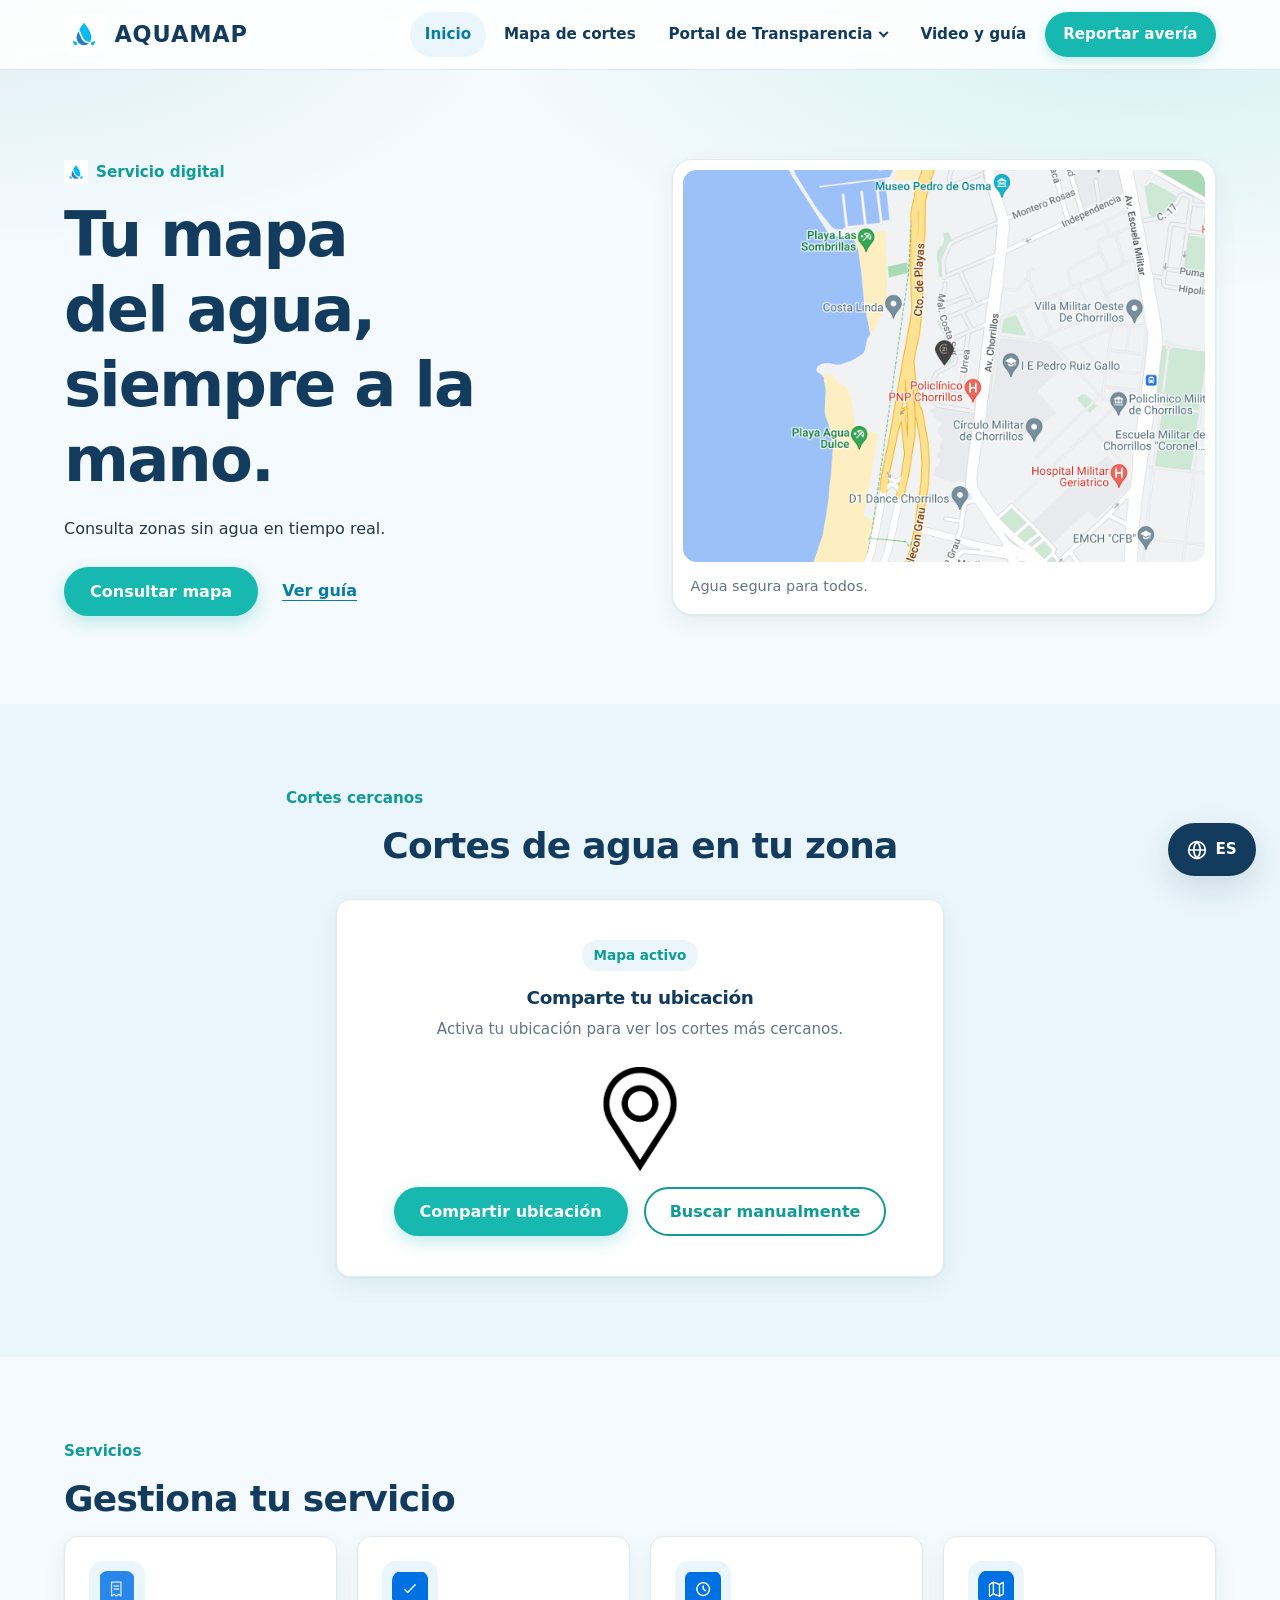
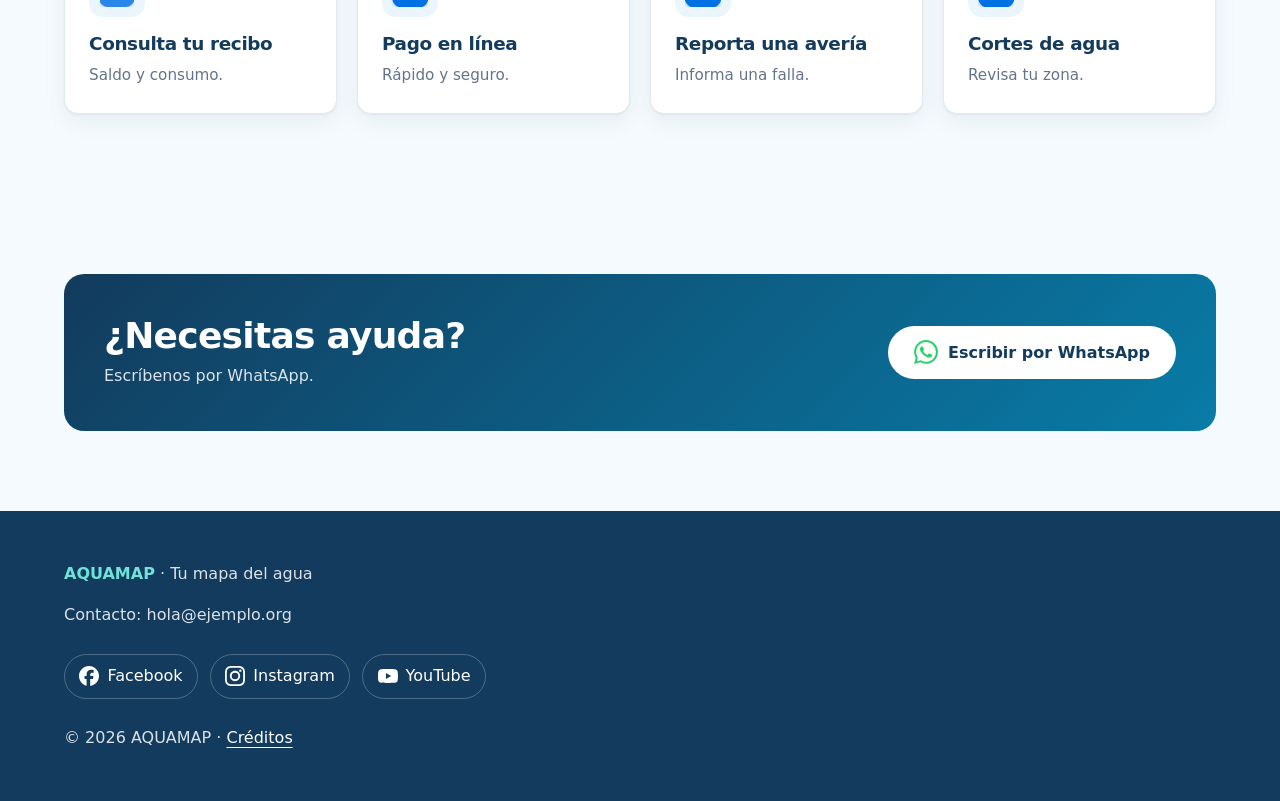
==== commit 83843d99: "Update index.html ytgmmgmhmj" ====
--- a/index.html
+++ b/index.html
@@ -15,34 +15,66 @@
 
 <header class="cabecera">
   <div class="contenedor barra">
-    <a class="marca" href="index.html"><img src="iconos/Logo.jpg" alt="" width="42" height="42">AQUAMAP</a>
+    <a class="marca" href="index.html">
+      <img src="iconos/Logo.jpg" alt="" width="42" height="42">AQUAMAP
+    </a>
 
-    <nav aria-label="Navegación principal">
+    <input type="checkbox" id="menu-toggle" class="menu-toggle" aria-label="Abrir menú de navegación">
+
+    <div class="barra-acciones">
+      <a class="boton btn-reportar--movil" href="Reporte.html">Reportar</a>
+      <label for="menu-toggle" class="btn-hamburguesa" aria-label="Abrir o cerrar menú">
+        <span></span>
+        <span></span>
+        <span></span>
+      </label>
+    </div>
+
+    <nav class="nav-principal" aria-label="Navegación principal">
       <ul class="menu">
-        <li><p data-i18n="nav_follow">Síguenos</p></li>
-        <li><a href="https://www.facebook.com/" target="_blank" rel="noopener noreferrer" aria-label="Facebook"><img src="iconos/facebook.jpg" alt="" width="35" height="35"></a></li>
-        <li><a href="https://www.instagram.com/" target="_blank" rel="noopener noreferrer" aria-label="Instagram"><img src="iconos/instagram.jpg" alt="" width="35" height="35"></a></li>
-        <li><a href="https://pe.linkedin.com/" target="_blank" rel="noopener noreferrer" aria-label="LinkedIn"><img src="iconos/linkedin.jpg" alt="" width="35" height="35"></a></li>
-        <li><a href="https://www.whatsapp.com/" target="_blank" rel="noopener noreferrer" aria-label="WhatsApp"><img src="iconos/whatsapp.jpg" alt="" width="35" height="35"></a></li>
-        <li><a href="https://www.youtube.com/" target="_blank" rel="noopener noreferrer" aria-label="YouTube"><img src="iconos/youtube.jpg" alt="" width="35" height="35"></a></li>
-
+        <li><a href="index.html" aria-current="page">Inicio</a></li>
+        <li><a href="mapa.html" data-i18n="nav_ver_mapa">Mapa de cortes</a></li>
         <li>
           <details class="desplegable">
             <summary data-i18n="nav_portal">Portal de Transparencia</summary>
             <ul class="submenu">
-              <li><a href="index.html#servicios" data-i18n="nav_servicios">Servicios</a></li>
-              <li><a href="index.html#orientador" data-i18n="nav_ver_mapa">Ver Mapa</a></li>
-              <li><a href="index.html#contacto" data-i18n="nav_ver_wa">Ver WhatsApp</a></li>
+              <li><a href="index.html#servicios" data-i18n="nav_servicios">Servicios en línea</a></li>
+              <li><a href="index.html#orientador">Cortes cercanos</a></li>
+              <li><a href="index.html#contacto" data-i18n="nav_ver_wa">Atención por WhatsApp</a></li>
             </ul>
           </details>
         </li>
+        <li><a href="recursos.html" data-i18n="nav_video">Video y guía</a></li>
+        <li><a class="btn-reportar" href="Reporte.html">Reportar avería</a></li>
 
-        <li><a href="recursos.html" data-i18n="nav_video">Video y guía</a></li>
-        <li><a href="Reporte.html">Reporte</a></li>
+        <li class="menu-item--solo-movil">
+          <div class="menu-bloque">
+            <p class="menu-bloque__titulo">Idioma</p>
+            <div class="menu-idiomas">
+              <button type="button" class="btn-idioma" onclick="if (typeof cambiarIdioma === 'function') cambiarIdioma('es', 'ES')">Español</button>
+              <button type="button" class="btn-idioma" onclick="if (typeof cambiarIdioma === 'function') cambiarIdioma('qu', 'QUE')">Quechua</button>
+              <button type="button" class="btn-idioma" onclick="if (typeof cambiarIdioma === 'function') cambiarIdioma('ay', 'AYM')">Aymara</button>
+            </div>
+          </div>
+        </li>
+
+        <li class="menu-item--solo-movil">
+          <div class="menu-bloque">
+            <p class="menu-bloque__titulo" data-i18n="nav_follow">Síguenos</p>
+            <div class="menu-redes">
+              <a href="https://www.facebook.com/" target="_blank" rel="noopener noreferrer" aria-label="Facebook"><img src="iconos/facebook.jpg" alt="" width="35" height="35"></a>
+              <a href="https://www.instagram.com/" target="_blank" rel="noopener noreferrer" aria-label="Instagram"><img src="iconos/instagram.jpg" alt="" width="35" height="35"></a>
+              <a href="https://pe.linkedin.com/" target="_blank" rel="noopener noreferrer" aria-label="LinkedIn"><img src="iconos/linkedin.jpg" alt="" width="35" height="35"></a>
+              <a href="https://www.whatsapp.com/" target="_blank" rel="noopener noreferrer" aria-label="WhatsApp"><img src="iconos/whatsapp.jpg" alt="" width="35" height="35"></a>
+              <a href="https://www.youtube.com/" target="_blank" rel="noopener noreferrer" aria-label="YouTube"><img src="iconos/youtube.jpg" alt="" width="35" height="35"></a>
+            </div>
+          </div>
+        </li>
       </ul>
     </nav>
   </div>
 </header>
+
 
 <main id="contenido">
 
--- a/css/estilos.css
+++ b/css/estilos.css
@@ -46,7 +46,7 @@
 body {
   min-height: 100dvh;
   font-family: system-ui, -apple-system, "Segoe UI", Roboto, Arial, sans-serif;
-  line-height: 1.65;
+  line-height: 1.8;
   color: var(--texto);
   background:
     radial-gradient(60rem 26rem at 90% 0, rgb(22 184 176 / 0.14), transparent 70%),
@@ -67,8 +67,28 @@
 h2 { font-size: clamp(1.6rem, 1.2rem + 1.6vw, 2.25rem); font-weight: 750; margin-bottom: 1rem; }
 h3 { font-size: 1.15rem; font-weight: 700; }
 
-p { margin-bottom: 1rem; max-width: 62ch; text-wrap: pretty; }
+p {
+  margin-bottom: 1.35rem;
+  line-height: 1.85;
+  max-width: 55ch;
+  text-wrap: pretty;
+}
+p + p { margin-top: 1.25rem; }
 p:last-child { margin-bottom: 0; }
+
+/* Espaciado e interlineado para listas y bloques de lectura (H2) */
+.bloque-texto p {
+  line-height: 1.9;
+  margin-bottom: 1.35rem;
+}
+.lista-pasos {
+  padding-left: 1.35rem;
+  margin-block: 0.75rem 1.75rem;
+  line-height: 1.9;
+}
+.lista-pasos li {
+  margin-bottom: 0.6rem;
+}
 
 a { color: var(--azul); text-underline-offset: 0.25em; }
 
@@ -150,8 +170,62 @@
   font-weight: 800;
   letter-spacing: 0.04em;
   text-decoration: none;
+  flex-shrink: 0;
 }
 .marca img { width: 2.5rem; height: 2.5rem; object-fit: contain; border-radius: 0.6rem; }
+
+/* Checkbox oculto accesible para controlar el menú hamburguesa sin JS */
+.menu-toggle {
+  position: absolute;
+  width: 1px;
+  height: 1px;
+  opacity: 0;
+  pointer-events: none;
+}
+
+/* Acciones exclusivas de móvil/tablet (ocultas en escritorio) */
+.barra-acciones {
+  display: none;
+  align-items: center;
+  gap: 0.65rem;
+}
+
+.btn-hamburguesa {
+  display: inline-flex;
+  flex-direction: column;
+  justify-content: center;
+  align-items: center;
+  gap: 5px;
+  width: 2.75rem;
+  height: 2.75rem;
+  padding: 0;
+  background: var(--blanco);
+  border: 1px solid var(--borde);
+  border-radius: 0.65rem;
+  cursor: pointer;
+  transition: background var(--transicion), border-color var(--transicion);
+}
+.btn-hamburguesa:hover {
+  background: var(--azul-claro);
+  border-color: var(--turquesa);
+}
+.btn-hamburguesa span {
+  display: block;
+  width: 1.35rem;
+  height: 2px;
+  background: var(--azul-oscuro);
+  border-radius: 2px;
+  transition: transform var(--transicion), opacity var(--transicion);
+}
+.menu-toggle:focus-visible ~ .barra-acciones .btn-hamburguesa {
+  outline: 3px solid var(--turquesa);
+  outline-offset: 3px;
+}
+
+.nav-principal {
+  display: flex;
+  align-items: center;
+}
 
 .menu {
   display: flex;
@@ -179,11 +253,35 @@
 }
 .menu a:hover,
 .menu summary:hover,
-.desplegable[open] > summary { background: var(--azul-claro); color: var(--azul); }
+.menu a[aria-current="page"],
+.desplegable[open] > summary {
+  background: var(--azul-claro);
+  color: var(--azul);
+}
+
+/* Botón destacado para Reportar avería (resuelve H4) */
+.menu a.btn-reportar {
+  background: var(--turquesa);
+  color: var(--blanco);
+  padding: 0.55rem 1.15rem;
+  font-weight: 700;
+  box-shadow: 0 4px 12px rgb(22 184 176 / 0.25);
+}
+.menu a.btn-reportar:hover {
+  background: var(--turquesa-hover);
+  color: var(--blanco);
+}
+.menu a.btn-reportar[aria-current="page"] {
+  background: var(--azul-oscuro);
+  color: var(--blanco);
+}
 
 /* Iconos de redes: circulares, sin relleno extra */
 .menu a:has(> img) { padding: 0.2rem; }
 .menu a:has(> img) img { width: 2.25rem; height: 2.25rem; object-fit: cover; border-radius: 50%; }
+
+/* Bloques secundarios (idiomas y redes) solo dentro del menú hamburguesa */
+.menu-item--solo-movil { display: none; }
 
 /* Submenú con <details>: funciona sin JavaScript */
 .desplegable { position: relative; }
@@ -289,7 +387,7 @@
   transition: border-color var(--transicion), box-shadow var(--transicion);
 }
 .tarjeta:hover { border-color: rgb(22 184 176 / 0.6); box-shadow: var(--sombra-hover); }
-.tarjeta p { color: var(--gris); font-size: 0.95rem; }
+.tarjeta p { color: var(--gris); font-size: 0.95rem; line-height: 1.75; margin-top: 0.45rem; }
 
 .icono {
   width: 3.5rem;
@@ -529,7 +627,7 @@
   background: var(--azul-oscuro);
   color: rgb(255 255 255 / 0.85);
 }
-.pie .contenedor { display: grid; gap: 0.5rem; }
+.pie .contenedor { display: grid; gap: 0.75rem; }
 .pie p { margin: 0; }
 .pie strong { color: #70e1db; }
 .pie a { color: var(--blanco); }
@@ -576,23 +674,152 @@
 }
 
 /* ---------- 10. RESPONSIVE ---------- */
+@media (max-width: 60rem) {
+  .barra {
+    flex-wrap: nowrap;
+    gap: 1rem;
+  }
+
+  .barra-acciones { display: flex; }
+
+  .btn-reportar--movil {
+    padding: 0.48rem 0.95rem;
+    font-size: 0.875rem;
+  }
+
+  /* Animación del ícono hamburguesa a "X" */
+  .menu-toggle:checked ~ .barra-acciones .btn-hamburguesa span:nth-child(1) {
+    transform: translateY(7px) rotate(45deg);
+  }
+  .menu-toggle:checked ~ .barra-acciones .btn-hamburguesa span:nth-child(2) {
+    opacity: 0;
+  }
+  .menu-toggle:checked ~ .barra-acciones .btn-hamburguesa span:nth-child(3) {
+    transform: translateY(-7px) rotate(-45deg);
+  }
+
+  /* Panel desplegable del menú hamburguesa */
+  .nav-principal {
+    display: none;
+    position: absolute;
+    top: 100%;
+    inset-inline: 0;
+    z-index: 120;
+    background: var(--blanco);
+    border-bottom: 1px solid var(--borde);
+    box-shadow: var(--sombra-hover);
+    padding: 1rem 1.25rem 1.5rem;
+    max-height: calc(100dvh - 4.25rem);
+    overflow-y: auto;
+  }
+  .menu-toggle:checked ~ .nav-principal {
+    display: block;
+    animation: aparecer 0.2s ease-out;
+  }
+
+  .menu {
+    flex-direction: column;
+    align-items: stretch;
+    gap: 0.3rem;
+  }
+
+  .menu a,
+  .menu summary {
+    width: 100%;
+    justify-content: space-between;
+    padding: 0.75rem 1rem;
+    border-radius: 0.75rem;
+  }
+
+  .menu a.btn-reportar {
+    justify-content: center;
+    margin-top: 0.35rem;
+  }
+
+  /* Acordeón de Portal de Transparencia integrado dentro del menú */
+  .desplegable { position: static; }
+  .submenu {
+    position: static;
+    min-width: 0;
+    margin: 0.35rem 0 0.25rem;
+    padding: 0.35rem 0.5rem;
+    background: var(--fondo);
+    border: 0;
+    box-shadow: none;
+  }
+
+  /* Secciones de idioma y redes dentro del menú hamburguesa */
+  .menu-item--solo-movil { display: block; }
+
+  .menu-bloque {
+    margin-top: 0.75rem;
+    padding-top: 0.85rem;
+    border-top: 1px solid var(--borde);
+  }
+  .menu-bloque__titulo {
+    margin: 0 0 0.55rem 0.25rem;
+    font-size: 0.8rem;
+    font-weight: 700;
+    text-transform: uppercase;
+    letter-spacing: 0.05em;
+    color: var(--gris);
+  }
+
+  .menu-idiomas {
+    display: flex;
+    flex-wrap: wrap;
+    gap: 0.5rem;
+  }
+  .btn-idioma {
+    flex: 1;
+    min-width: 5.5rem;
+    padding: 0.5rem 0.75rem;
+    background: var(--fondo);
+    border: 1px solid var(--borde);
+    border-radius: 999px;
+    color: var(--azul-oscuro);
+    font-size: 0.875rem;
+    font-weight: 600;
+    cursor: pointer;
+    transition: background var(--transicion), border-color var(--transicion), color var(--transicion);
+  }
+  .btn-idioma:hover,
+  .btn-idioma:focus-visible {
+    background: var(--azul-claro);
+    border-color: var(--turquesa);
+    color: var(--azul);
+  }
+
+  .menu-redes {
+    display: flex;
+    align-items: center;
+    flex-wrap: wrap;
+    gap: 0.65rem;
+  }
+  .menu .menu-redes a {
+    width: auto;
+    padding: 0.2rem;
+    border-radius: 50%;
+  }
+  .menu .menu-redes img {
+    width: 2.25rem;
+    height: 2.25rem;
+    object-fit: cover;
+    border-radius: 50%;
+  }
+}
+
 @media (max-width: 48rem) {
-  /* En celular el encabezado deja de ser fijo para no tapar la pantalla */
-  .cabecera { position: relative; }
-  .barra { justify-content: center; }
-  .menu { justify-content: center; }
-  section[id] { scroll-margin-top: 1rem; }
-
-  /* El submenú ocupa el ancho del encabezado: nunca se sale de la pantalla */
-  .desplegable { position: static; }
-  .submenu { inset-inline: 0; top: 100%; min-width: 0; margin: 0.5rem 1rem 0; }
-
   .cortes-cercanos { grid-template-columns: 1fr; margin-block: 2rem; }
   .formulario, .orientador, .resultados { padding: 1rem; }
 }
 
 @media (max-width: 30rem) {
+  .marca { font-size: 1.2rem; gap: 0.5rem; }
+  .marca img { width: 2.1rem; height: 2.1rem; }
+  .btn-reportar--movil { padding: 0.45rem 0.8rem; font-size: 0.82rem; }
+
   .acciones .boton,
-  .botones-ubicacion .boton { width: 100%; }
+  .botones-ubicacion .boton,
   .banda .boton { width: 100%; }
-}+}
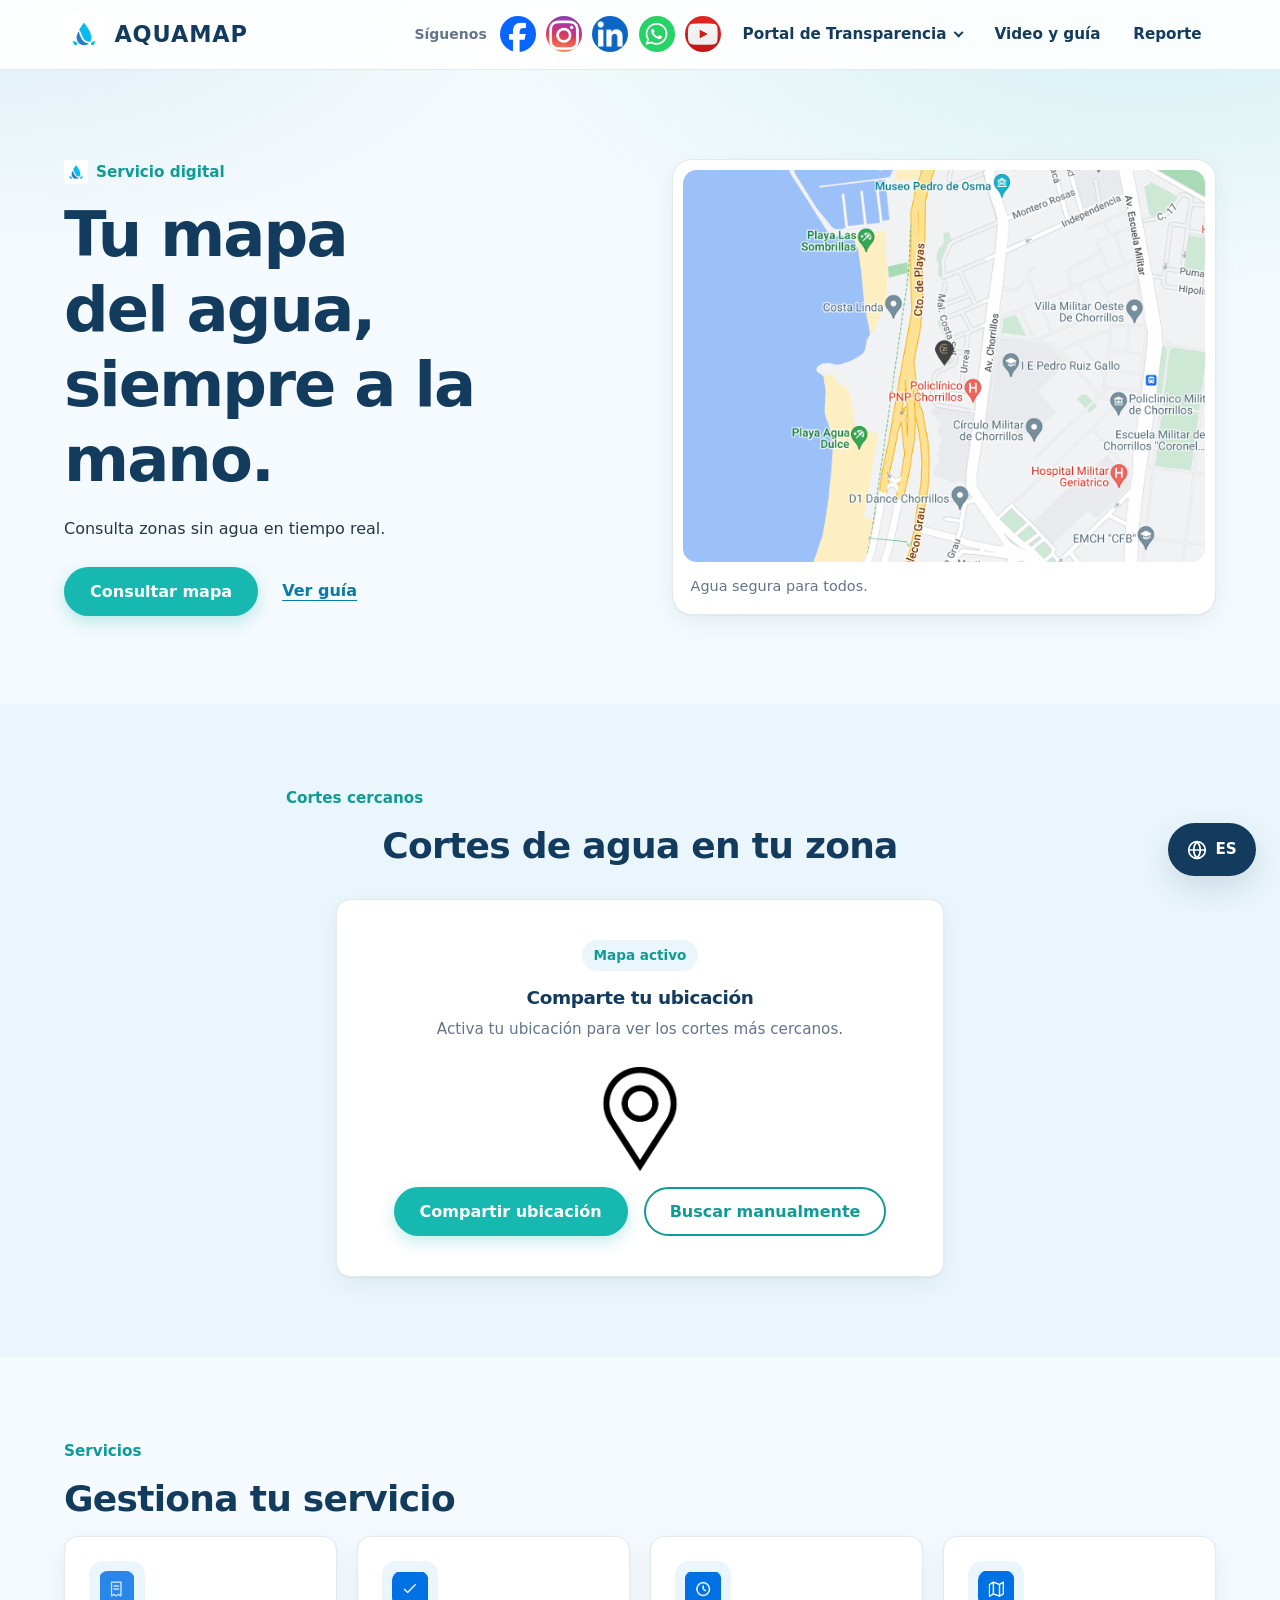
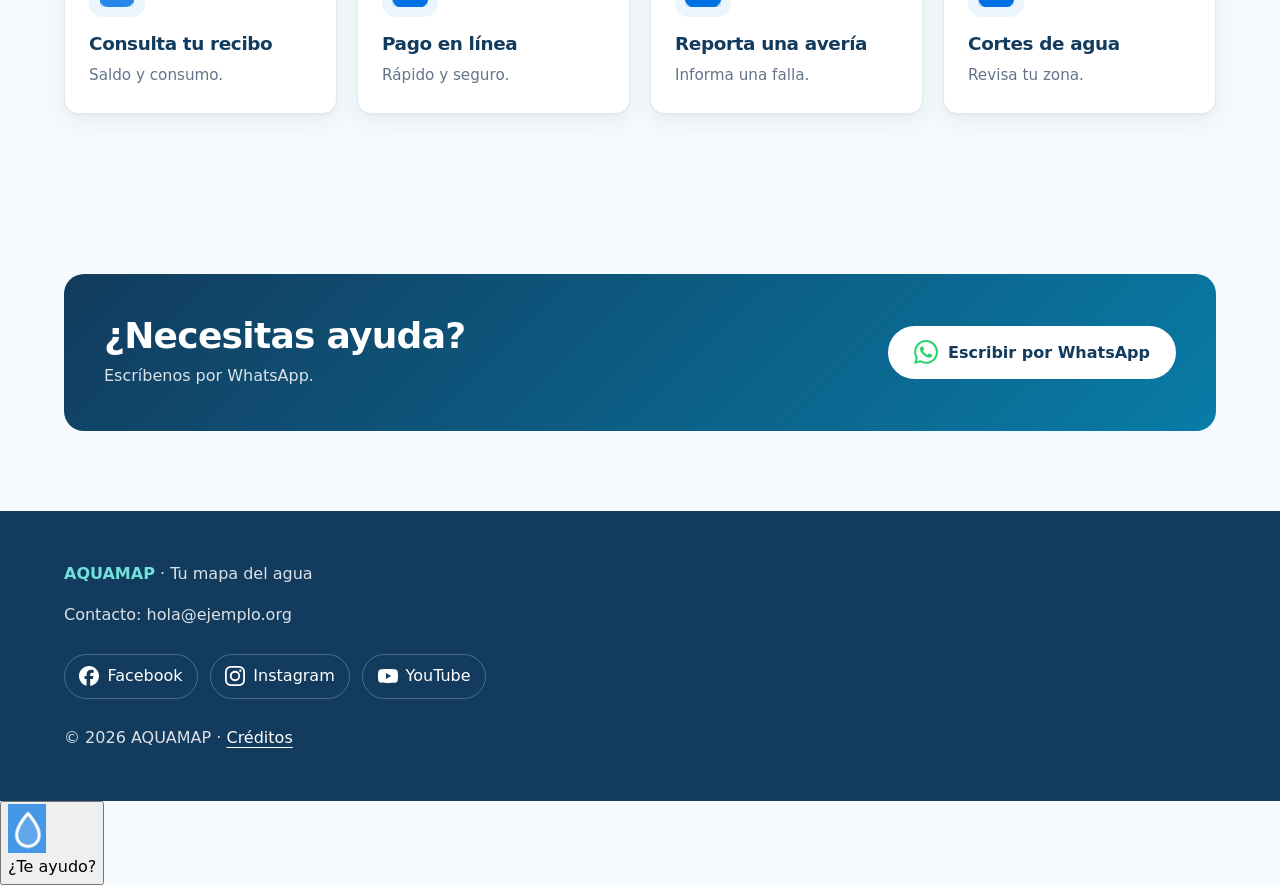
==== commit 1a9763a8: "Add files via upload" ====
--- a/index.html
+++ b/index.html
@@ -7,6 +7,7 @@
   <title>Inicio | AQUAMAP</title>
   <link rel="stylesheet" href="css/estilos.css">
   <link rel="stylesheet" href="css/lenguaje.css">
+  <link rel="stylesheet" href="css/asistente.css">
   <link rel="icon" type="image/svg+xml" href="iconos/file.svg">
 </head>
 <body>
@@ -15,66 +16,34 @@
 
 <header class="cabecera">
   <div class="contenedor barra">
-    <a class="marca" href="index.html">
-      <img src="iconos/Logo.jpg" alt="" width="42" height="42">AQUAMAP
-    </a>
-
-    <input type="checkbox" id="menu-toggle" class="menu-toggle" aria-label="Abrir menú de navegación">
-
-    <div class="barra-acciones">
-      <a class="boton btn-reportar--movil" href="Reporte.html">Reportar</a>
-      <label for="menu-toggle" class="btn-hamburguesa" aria-label="Abrir o cerrar menú">
-        <span></span>
-        <span></span>
-        <span></span>
-      </label>
-    </div>
-
-    <nav class="nav-principal" aria-label="Navegación principal">
+    <a class="marca" href="index.html"><img src="iconos/Logo.jpg" alt="" width="42" height="42">AQUAMAP</a>
+
+    <nav aria-label="Navegación principal">
       <ul class="menu">
-        <li><a href="index.html" aria-current="page">Inicio</a></li>
-        <li><a href="mapa.html" data-i18n="nav_ver_mapa">Mapa de cortes</a></li>
+        <li><p data-i18n="nav_follow">Síguenos</p></li>
+        <li><a href="https://www.facebook.com/" target="_blank" rel="noopener noreferrer" aria-label="Facebook"><img src="iconos/facebook.jpg" alt="" width="35" height="35"></a></li>
+        <li><a href="https://www.instagram.com/" target="_blank" rel="noopener noreferrer" aria-label="Instagram"><img src="iconos/instagram.jpg" alt="" width="35" height="35"></a></li>
+        <li><a href="https://pe.linkedin.com/" target="_blank" rel="noopener noreferrer" aria-label="LinkedIn"><img src="iconos/linkedin.jpg" alt="" width="35" height="35"></a></li>
+        <li><a href="https://www.whatsapp.com/" target="_blank" rel="noopener noreferrer" aria-label="WhatsApp"><img src="iconos/whatsapp.jpg" alt="" width="35" height="35"></a></li>
+        <li><a href="https://www.youtube.com/" target="_blank" rel="noopener noreferrer" aria-label="YouTube"><img src="iconos/youtube.jpg" alt="" width="35" height="35"></a></li>
+
         <li>
           <details class="desplegable">
             <summary data-i18n="nav_portal">Portal de Transparencia</summary>
             <ul class="submenu">
-              <li><a href="index.html#servicios" data-i18n="nav_servicios">Servicios en línea</a></li>
-              <li><a href="index.html#orientador">Cortes cercanos</a></li>
-              <li><a href="index.html#contacto" data-i18n="nav_ver_wa">Atención por WhatsApp</a></li>
+              <li><a href="index.html#servicios" data-i18n="nav_servicios">Servicios</a></li>
+              <li><a href="index.html#orientador" data-i18n="nav_ver_mapa">Ver Mapa</a></li>
+              <li><a href="index.html#contacto" data-i18n="nav_ver_wa">Ver WhatsApp</a></li>
             </ul>
           </details>
         </li>
+
         <li><a href="recursos.html" data-i18n="nav_video">Video y guía</a></li>
-        <li><a class="btn-reportar" href="Reporte.html">Reportar avería</a></li>
-
-        <li class="menu-item--solo-movil">
-          <div class="menu-bloque">
-            <p class="menu-bloque__titulo">Idioma</p>
-            <div class="menu-idiomas">
-              <button type="button" class="btn-idioma" onclick="if (typeof cambiarIdioma === 'function') cambiarIdioma('es', 'ES')">Español</button>
-              <button type="button" class="btn-idioma" onclick="if (typeof cambiarIdioma === 'function') cambiarIdioma('qu', 'QUE')">Quechua</button>
-              <button type="button" class="btn-idioma" onclick="if (typeof cambiarIdioma === 'function') cambiarIdioma('ay', 'AYM')">Aymara</button>
-            </div>
-          </div>
-        </li>
-
-        <li class="menu-item--solo-movil">
-          <div class="menu-bloque">
-            <p class="menu-bloque__titulo" data-i18n="nav_follow">Síguenos</p>
-            <div class="menu-redes">
-              <a href="https://www.facebook.com/" target="_blank" rel="noopener noreferrer" aria-label="Facebook"><img src="iconos/facebook.jpg" alt="" width="35" height="35"></a>
-              <a href="https://www.instagram.com/" target="_blank" rel="noopener noreferrer" aria-label="Instagram"><img src="iconos/instagram.jpg" alt="" width="35" height="35"></a>
-              <a href="https://pe.linkedin.com/" target="_blank" rel="noopener noreferrer" aria-label="LinkedIn"><img src="iconos/linkedin.jpg" alt="" width="35" height="35"></a>
-              <a href="https://www.whatsapp.com/" target="_blank" rel="noopener noreferrer" aria-label="WhatsApp"><img src="iconos/whatsapp.jpg" alt="" width="35" height="35"></a>
-              <a href="https://www.youtube.com/" target="_blank" rel="noopener noreferrer" aria-label="YouTube"><img src="iconos/youtube.jpg" alt="" width="35" height="35"></a>
-            </div>
-          </div>
-        </li>
+        <li><a href="Reporte.html">Reporte</a></li>
       </ul>
     </nav>
   </div>
 </header>
-
 
 <main id="contenido">
 
@@ -190,8 +159,53 @@
   </details>
 </div>
 
+<!-- ASISTENTE CONVERSACIONAL FLOTANTE (GOTITA) -->
+<aside class="asistente-widget" aria-label="Asistente virtual AQUAMAP">
+  <button type="button" id="btn-abrir-asistente" class="asistente-launcher" aria-expanded="false" aria-controls="panel-asistente">
+    <img src="imagenes/gotita.jpg" alt="" width="38" height="38">
+    <span id="asistente-launcher-texto">¿Te ayudo?</span>
+  </button>
+
+  <section id="panel-asistente" class="asistente-panel" hidden aria-labelledby="titulo-asistente">
+    <header class="asistente-cabecera">
+      <div class="asistente-identidad">
+        <img src="imagenes/gotita.jpg" alt="Avatar Gotita" width="36" height="36">
+        <div>
+          <h2 id="titulo-asistente">Gotita · Asistente AQUAMAP</h2>
+          <p id="asistente-estado" class="asistente-estado">En línea · Guía de servicios</p>
+        </div>
+      </div>
+      <button type="button" id="btn-cerrar-asistente" class="asistente-cerrar" aria-label="Cerrar asistente">&times;</button>
+    </header>
+
+    <div id="asistente-mensajes" class="asistente-mensajes" role="log" aria-live="polite" aria-relevant="additions"></div>
+
+    <div id="asistente-sugerencias" class="asistente-sugerencias" aria-label="Preguntas frecuentes"></div>
+
+    <form id="asistente-form" class="asistente-form">
+      <label for="asistente-input" class="saltar">Escribe tu consulta</label>
+      <input type="text" id="asistente-input" placeholder="Escribe o usa el micrófono..." autocomplete="off" required>
+      <button type="button" id="btn-voz-asistente" class="asistente-btn-voz" title="Dictar por voz" aria-label="Dictar consulta por voz">
+        <svg width="18" height="18" viewBox="0 0 24 24" fill="none" stroke="currentColor" stroke-width="2" stroke-linecap="round" stroke-linejoin="round" aria-hidden="true">
+          <path d="M12 1a3 3 0 0 0-3 3v8a3 3 0 0 0 6 0V4a3 3 0 0 0-3-3z"></path>
+          <path d="M19 10v2a7 7 0 0 1-14 0v-2"></path>
+          <line x1="12" y1="19" x2="12" y2="23"></line>
+          <line x1="8" y1="23" x2="16" y2="23"></line>
+        </svg>
+      </button>
+      <button type="submit" id="btn-enviar-asistente" class="asistente-btn-enviar" aria-label="Enviar mensaje">
+        <svg width="18" height="18" viewBox="0 0 24 24" fill="none" stroke="currentColor" stroke-width="2" stroke-linecap="round" stroke-linejoin="round" aria-hidden="true">
+          <line x1="22" y1="2" x2="11" y2="13"></line>
+          <polygon points="22 2 15 22 11 13 2 9 22 2"></polygon>
+        </svg>
+      </button>
+    </form>
+  </section>
+</aside>
+
 <!-- Lógica de idiomas importada desde el archivo externo -->
 <script src="jslenguajes.js"></script>
+<script src="asistente.js"></script>
 
 </body>
 </html>
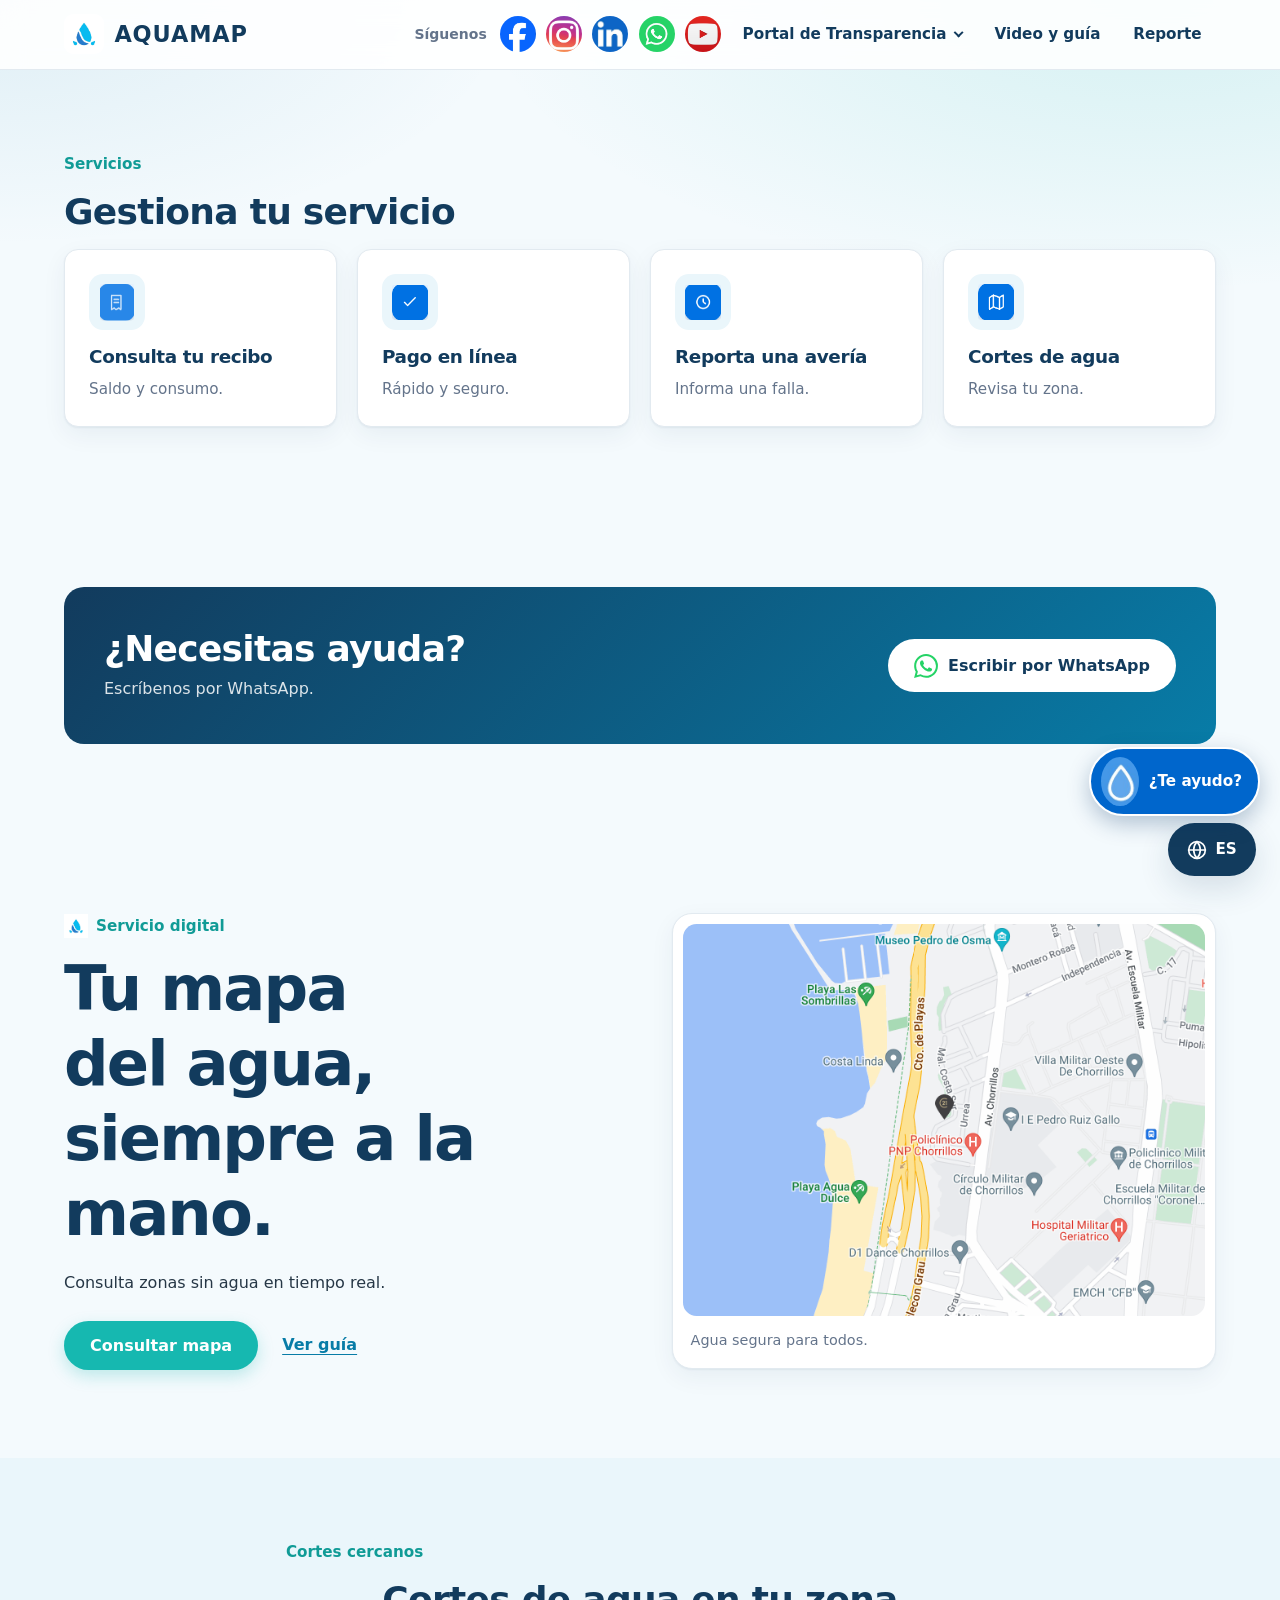
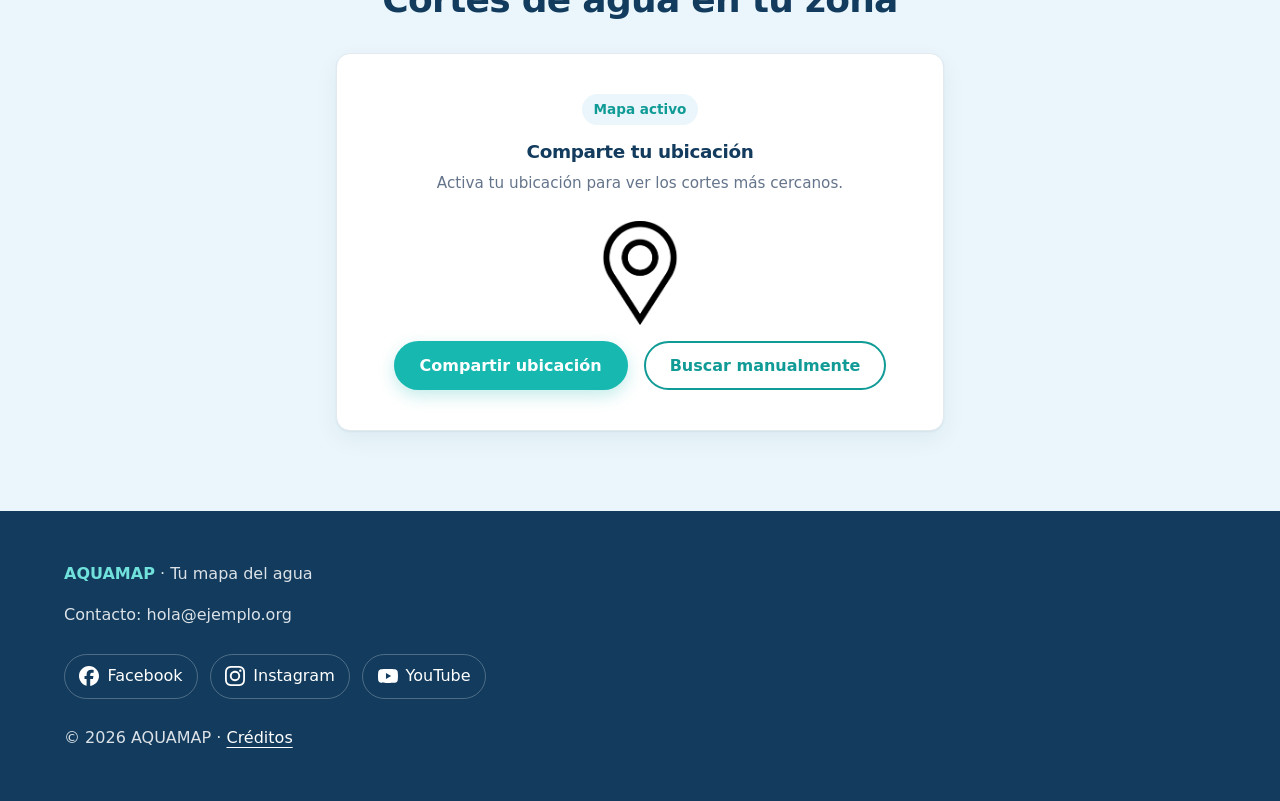
==== commit 32d5427d: "Update index.html" ====
--- a/index.html
+++ b/index.html
@@ -47,6 +47,48 @@
 
 <main id="contenido">
 
+   <!-- Servicios -->
+  <section id="servicios" class="seccion contenedor" aria-labelledby="titulo-servicios">
+    <p class="etiqueta" data-i18n="serv_tag">Servicios</p>
+    <h2 id="titulo-servicios" data-i18n="serv_title">Gestiona tu servicio</h2>
+
+    <div class="tarjetas">
+      <article class="tarjeta">
+        <img class="icono" src="iconos/cosulta_tu_recibo.png" alt="" width="64" height="64">
+        <h3 data-i18n="card_1_title">Consulta tu recibo</h3>
+        <p data-i18n="card_1_desc">Saldo y consumo.</p>
+      </article>
+      <article class="tarjeta">
+        <img class="icono" src="iconos/pago_en_linea.png" alt="" width="64" height="64">
+        <h3 data-i18n="card_2_title">Pago en línea</h3>
+        <p data-i18n="card_2_desc">Rápido y seguro.</p>
+      </article>
+      <article class="tarjeta">
+        <img class="icono" src="iconos/reporta_tu_averia.png" alt="" width="64" height="64">
+        <h3 data-i18n="card_3_title">Reporta una avería</h3>
+        <p data-i18n="card_3_desc">Informa una falla.</p>
+      </article>
+      <article class="tarjeta">
+        <img class="icono" src="iconos/cortes_de_agua.png" alt="" width="64" height="64">
+        <h3 data-i18n="card_4_title">Cortes de agua</h3>
+        <p data-i18n="card_4_desc">Revisa tu zona.</p>
+      </article>
+    </div>
+  </section>
+
+  <section id="contacto" class="seccion contenedor" aria-labelledby="titulo-contacto">
+    <div class="banda">
+      <div>
+        <h2 id="titulo-contacto" data-i18n="contacto_title">¿Necesitas ayuda?</h2>
+        <p data-i18n="contacto_desc">Escríbenos por WhatsApp.</p>
+      </div>
+      <a class="boton boton--whatsapp" href="https://www.whatsapp.com/" target="_blank" rel="noopener noreferrer">
+        <svg class="icono-wa" viewBox="0 0 24 24" aria-hidden="true" focusable="false"><path fill="currentColor" d="M17.472 14.382c-.297-.149-1.758-.867-2.03-.967-.273-.099-.471-.148-.67.15-.197.297-.767.966-.94 1.164-.173.199-.347.223-.644.075-.297-.15-1.255-.463-2.39-1.475-.883-.788-1.48-1.761-1.653-2.059-.173-.297-.018-.458.13-.606.134-.133.298-.347.446-.52.149-.174.198-.298.298-.497.099-.198.05-.371-.025-.52-.075-.149-.669-1.612-.916-2.207-.242-.579-.487-.5-.669-.51-.173-.008-.371-.01-.57-.01-.198 0-.52.074-.792.372-.272.297-1.04 1.016-1.04 2.479 0 1.462 1.065 2.875 1.213 3.074.149.198 2.096 3.2 5.077 4.487.709.306 1.262.489 1.694.625.712.227 1.36.195 1.871.118.571-.085 1.758-.719 2.006-1.413.248-.694.248-1.289.173-1.413-.074-.124-.272-.198-.57-.347m-5.421 7.403h-.004a9.87 9.87 0 01-5.031-1.378l-.361-.214-3.741.982.998-3.648-.235-.374a9.86 9.86 0 01-1.51-5.26c.001-5.45 4.436-9.884 9.888-9.884 2.64 0 5.122 1.03 6.988 2.898a9.825 9.825 0 012.893 6.994c-.003 5.45-4.437 9.884-9.885 9.884m8.413-18.297A11.815 11.815 0 0012.05 0C5.495 0 .16 5.335.157 11.892c0 2.096.547 4.142 1.588 5.945L.057 24l6.305-1.654a11.882 11.882 0 005.683 1.448h.005c6.554 0 11.89-5.335 11.893-11.893a11.821 11.821 0 00-3.48-8.413z"/></svg>
+        <span data-i18n="btn_contacto">Escribir por WhatsApp</span>
+      </a>
+    </div>
+  </section>
+  
   <!-- Inicio -->
   <section id="inicio" class="hero contenedor dos-columnas" aria-labelledby="titulo">
     <div>
@@ -80,48 +122,6 @@
           <a class="boton boton--contorno" href="mapa.html" data-i18n="btn_manual">Buscar manualmente</a>
         </div>
       </article>
-    </div>
-  </section>
-
-  <!-- Servicios -->
-  <section id="servicios" class="seccion contenedor" aria-labelledby="titulo-servicios">
-    <p class="etiqueta" data-i18n="serv_tag">Servicios</p>
-    <h2 id="titulo-servicios" data-i18n="serv_title">Gestiona tu servicio</h2>
-
-    <div class="tarjetas">
-      <article class="tarjeta">
-        <img class="icono" src="iconos/cosulta_tu_recibo.png" alt="" width="64" height="64">
-        <h3 data-i18n="card_1_title">Consulta tu recibo</h3>
-        <p data-i18n="card_1_desc">Saldo y consumo.</p>
-      </article>
-      <article class="tarjeta">
-        <img class="icono" src="iconos/pago_en_linea.png" alt="" width="64" height="64">
-        <h3 data-i18n="card_2_title">Pago en línea</h3>
-        <p data-i18n="card_2_desc">Rápido y seguro.</p>
-      </article>
-      <article class="tarjeta">
-        <img class="icono" src="iconos/reporta_tu_averia.png" alt="" width="64" height="64">
-        <h3 data-i18n="card_3_title">Reporta una avería</h3>
-        <p data-i18n="card_3_desc">Informa una falla.</p>
-      </article>
-      <article class="tarjeta">
-        <img class="icono" src="iconos/cortes_de_agua.png" alt="" width="64" height="64">
-        <h3 data-i18n="card_4_title">Cortes de agua</h3>
-        <p data-i18n="card_4_desc">Revisa tu zona.</p>
-      </article>
-    </div>
-  </section>
-
-  <section id="contacto" class="seccion contenedor" aria-labelledby="titulo-contacto">
-    <div class="banda">
-      <div>
-        <h2 id="titulo-contacto" data-i18n="contacto_title">¿Necesitas ayuda?</h2>
-        <p data-i18n="contacto_desc">Escríbenos por WhatsApp.</p>
-      </div>
-      <a class="boton boton--whatsapp" href="https://www.whatsapp.com/" target="_blank" rel="noopener noreferrer">
-        <svg class="icono-wa" viewBox="0 0 24 24" aria-hidden="true" focusable="false"><path fill="currentColor" d="M17.472 14.382c-.297-.149-1.758-.867-2.03-.967-.273-.099-.471-.148-.67.15-.197.297-.767.966-.94 1.164-.173.199-.347.223-.644.075-.297-.15-1.255-.463-2.39-1.475-.883-.788-1.48-1.761-1.653-2.059-.173-.297-.018-.458.13-.606.134-.133.298-.347.446-.52.149-.174.198-.298.298-.497.099-.198.05-.371-.025-.52-.075-.149-.669-1.612-.916-2.207-.242-.579-.487-.5-.669-.51-.173-.008-.371-.01-.57-.01-.198 0-.52.074-.792.372-.272.297-1.04 1.016-1.04 2.479 0 1.462 1.065 2.875 1.213 3.074.149.198 2.096 3.2 5.077 4.487.709.306 1.262.489 1.694.625.712.227 1.36.195 1.871.118.571-.085 1.758-.719 2.006-1.413.248-.694.248-1.289.173-1.413-.074-.124-.272-.198-.57-.347m-5.421 7.403h-.004a9.87 9.87 0 01-5.031-1.378l-.361-.214-3.741.982.998-3.648-.235-.374a9.86 9.86 0 01-1.51-5.26c.001-5.45 4.436-9.884 9.888-9.884 2.64 0 5.122 1.03 6.988 2.898a9.825 9.825 0 012.893 6.994c-.003 5.45-4.437 9.884-9.885 9.884m8.413-18.297A11.815 11.815 0 0012.05 0C5.495 0 .16 5.335.157 11.892c0 2.096.547 4.142 1.588 5.945L.057 24l6.305-1.654a11.882 11.882 0 005.683 1.448h.005c6.554 0 11.89-5.335 11.893-11.893a11.821 11.821 0 00-3.48-8.413z"/></svg>
-        <span data-i18n="btn_contacto">Escribir por WhatsApp</span>
-      </a>
     </div>
   </section>
 
--- a/css/asistente.css
+++ b/css/asistente.css
@@ -0,0 +1,269 @@
+/* =========================================================
+   ASISTENTE CONVERSACIONAL AQUAMAP (GOTITA)
+   ========================================================= */
+
+.asistente-widget {
+  position: fixed;
+  right: 20px;
+  bottom: 84px; /* Evita solaparse con .flotante-idiomas */
+  z-index: 1100;
+  font-family: inherit;
+}
+
+/* Botón disparador flotante */
+.asistente-launcher {
+  display: inline-flex;
+  align-items: center;
+  gap: 10px;
+  padding: 8px 16px 8px 10px;
+  background-color: #0066cc;
+  color: #ffffff;
+  border: 2px solid #ffffff;
+  border-radius: 999px;
+  box-shadow: 0 8px 22px rgba(0, 51, 102, 0.28);
+  cursor: pointer;
+  font-weight: 700;
+  font-size: 0.95rem;
+  min-height: 48px;
+  transition: transform 0.2s ease, background-color 0.2s ease;
+}
+
+.asistente-launcher:hover,
+.asistente-launcher:focus-visible {
+  background-color: #004f9e;
+  transform: translateY(-2px);
+}
+
+.asistente-launcher img {
+  border-radius: 50%;
+  object-fit: cover;
+  background: #ffffff;
+}
+
+/* Ventana principal del chat */
+.asistente-panel {
+  position: fixed;
+  right: 20px;
+  bottom: 142px;
+  width: min(370px, calc(100vw - 32px));
+  max-height: 72vh;
+  background: #ffffff;
+  border: 1px solid #d0e2f5;
+  border-radius: 16px;
+  box-shadow: 0 14px 36px rgba(0, 40, 85, 0.22);
+  display: flex;
+  flex-direction: column;
+  overflow: hidden;
+}
+
+.asistente-panel[hidden] {
+  display: none;
+}
+
+/* Cabecera del chat */
+.asistente-cabecera {
+  display: flex;
+  align-items: center;
+  justify-content: space-between;
+  padding: 12px 16px;
+  background: linear-gradient(135deg, #005bb5, #0077e6);
+  color: #ffffff;
+}
+
+.asistente-identidad {
+  display: flex;
+  align-items: center;
+  gap: 10px;
+}
+
+.asistente-identidad img {
+  border-radius: 50%;
+  border: 2px solid #ffffff;
+  background: #ffffff;
+  object-fit: cover;
+}
+
+.asistente-identidad h2 {
+  margin: 0;
+  font-size: 0.98rem;
+  line-height: 1.2;
+  color: #ffffff;
+}
+
+.asistente-estado {
+  margin: 2px 0 0;
+  font-size: 0.78rem;
+  opacity: 0.92;
+}
+
+.asistente-cerrar {
+  background: transparent;
+  border: none;
+  color: #ffffff;
+  font-size: 1.6rem;
+  line-height: 1;
+  cursor: pointer;
+  padding: 4px 8px;
+  border-radius: 8px;
+  min-width: 36px;
+  min-height: 36px;
+}
+
+.asistente-cerrar:hover {
+  background: rgba(255, 255, 255, 0.18);
+}
+
+/* Área de mensajes */
+.asistente-mensajes {
+  padding: 14px;
+  overflow-y: auto;
+  display: flex;
+  flex-direction: column;
+  gap: 10px;
+  background: #f5f9ff;
+  min-height: 220px;
+  max-height: 330px;
+}
+
+.mensaje-burbuja {
+  max-width: 85%;
+  padding: 10px 13px;
+  border-radius: 14px;
+  font-size: 0.9rem;
+  line-height: 1.4;
+  word-wrap: break-word;
+}
+
+.mensaje-burbuja--bot {
+  align-self: flex-start;
+  background: #ffffff;
+  color: #1a2b3c;
+  border: 1px solid #d9e7f7;
+  border-bottom-left-radius: 4px;
+}
+
+.mensaje-burbuja--usuario {
+  align-self: flex-end;
+  background: #0066cc;
+  color: #ffffff;
+  border-bottom-right-radius: 4px;
+}
+
+.mensaje-accion-link {
+  display: inline-block;
+  margin-top: 8px;
+  padding: 6px 12px;
+  background: #e6f2ff;
+  color: #0055aa;
+  font-weight: 700;
+  font-size: 0.84rem;
+  border-radius: 8px;
+  text-decoration: none;
+  border: 1px solid #b3d7ff;
+}
+
+.mensaje-accion-link:hover {
+  background: #cce5ff;
+}
+
+/* Botones de sugerencia rápida */
+.asistente-sugerencias {
+  display: flex;
+  flex-wrap: wrap;
+  gap: 6px;
+  padding: 8px 12px;
+  background: #ffffff;
+  border-top: 1px solid #e6eef8;
+}
+
+.chip-sugerencia {
+  background: #eef6ff;
+  color: #005bb5;
+  border: 1px solid #c2dfff;
+  border-radius: 999px;
+  padding: 5px 11px;
+  font-size: 0.8rem;
+  font-weight: 600;
+  cursor: pointer;
+  transition: background-color 0.15s ease;
+}
+
+.chip-sugerencia:hover {
+  background: #d6eaff;
+}
+
+/* Barra de entrada de texto y voz */
+.asistente-form {
+  display: flex;
+  align-items: center;
+  gap: 6px;
+  padding: 10px;
+  background: #ffffff;
+  border-top: 1px solid #d9e7f7;
+}
+
+.asistente-form input {
+  flex: 1;
+  min-width: 0;
+  padding: 9px 12px;
+  border: 1px solid #bfd6ee;
+  border-radius: 999px;
+  font-size: 0.9rem;
+}
+
+.asistente-form input:focus {
+  outline: 2px solid #0066cc;
+  border-color: transparent;
+}
+
+.asistente-btn-voz,
+.asistente-btn-enviar {
+  display: inline-flex;
+  align-items: center;
+  justify-content: center;
+  width: 38px;
+  height: 38px;
+  border-radius: 50%;
+  border: none;
+  cursor: pointer;
+  flex-shrink: 0;
+}
+
+.asistente-btn-voz {
+  background: #eef6ff;
+  color: #0066cc;
+}
+
+.asistente-btn-voz.grabando {
+  background: #dc2626;
+  color: #ffffff;
+  animation: pulsoVoz 1.2s infinite;
+}
+
+.asistente-btn-enviar {
+  background: #0066cc;
+  color: #ffffff;
+}
+
+.asistente-btn-enviar:hover {
+  background: #004f9e;
+}
+
+@keyframes pulsoVoz {
+  0% { box-shadow: 0 0 0 0 rgba(220, 38, 38, 0.55); }
+  70% { box-shadow: 0 0 0 9px rgba(220, 38, 38, 0); }
+  100% { box-shadow: 0 0 0 0 rgba(220, 38, 38, 0); }
+}
+
+@media (max-width: 480px) {
+  .asistente-widget {
+    right: 14px;
+    bottom: 78px;
+  }
+
+  .asistente-panel {
+    right: 14px;
+    bottom: 134px;
+    width: calc(100vw - 28px);
+  }
+}
